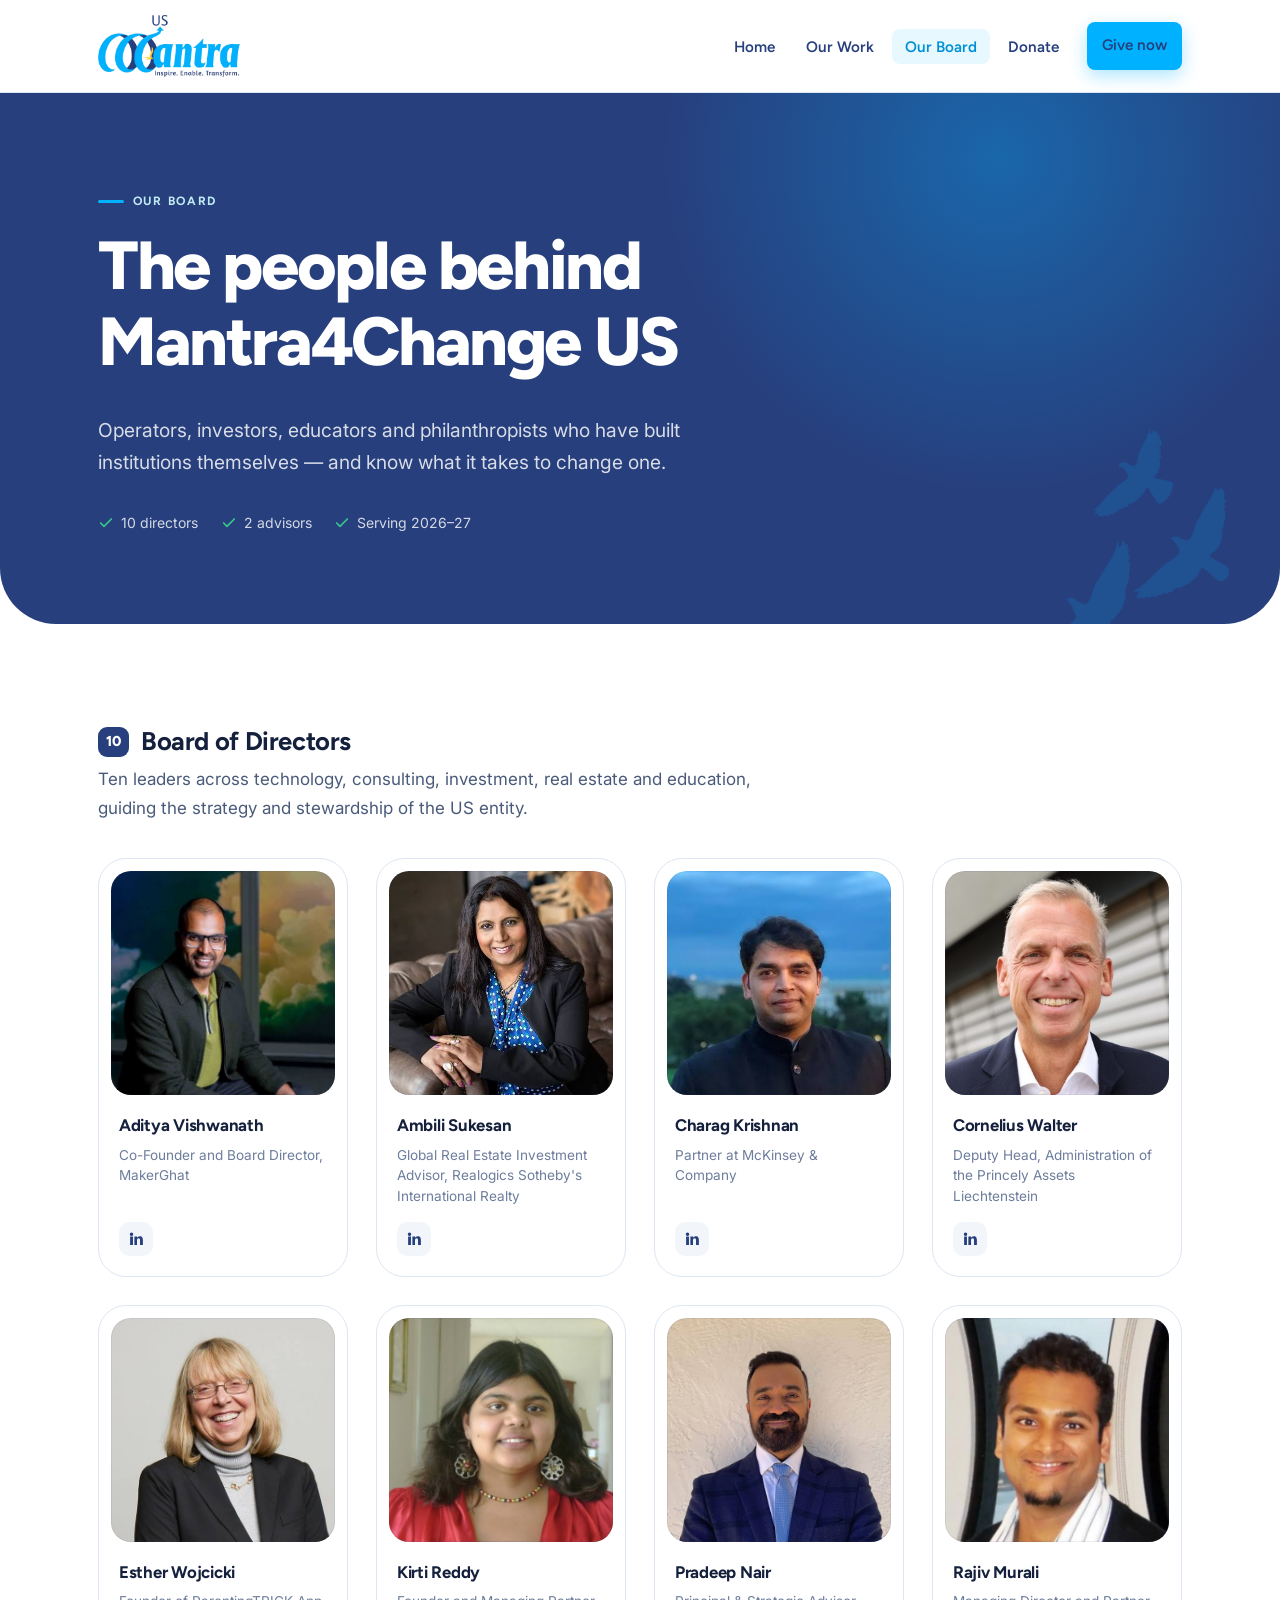
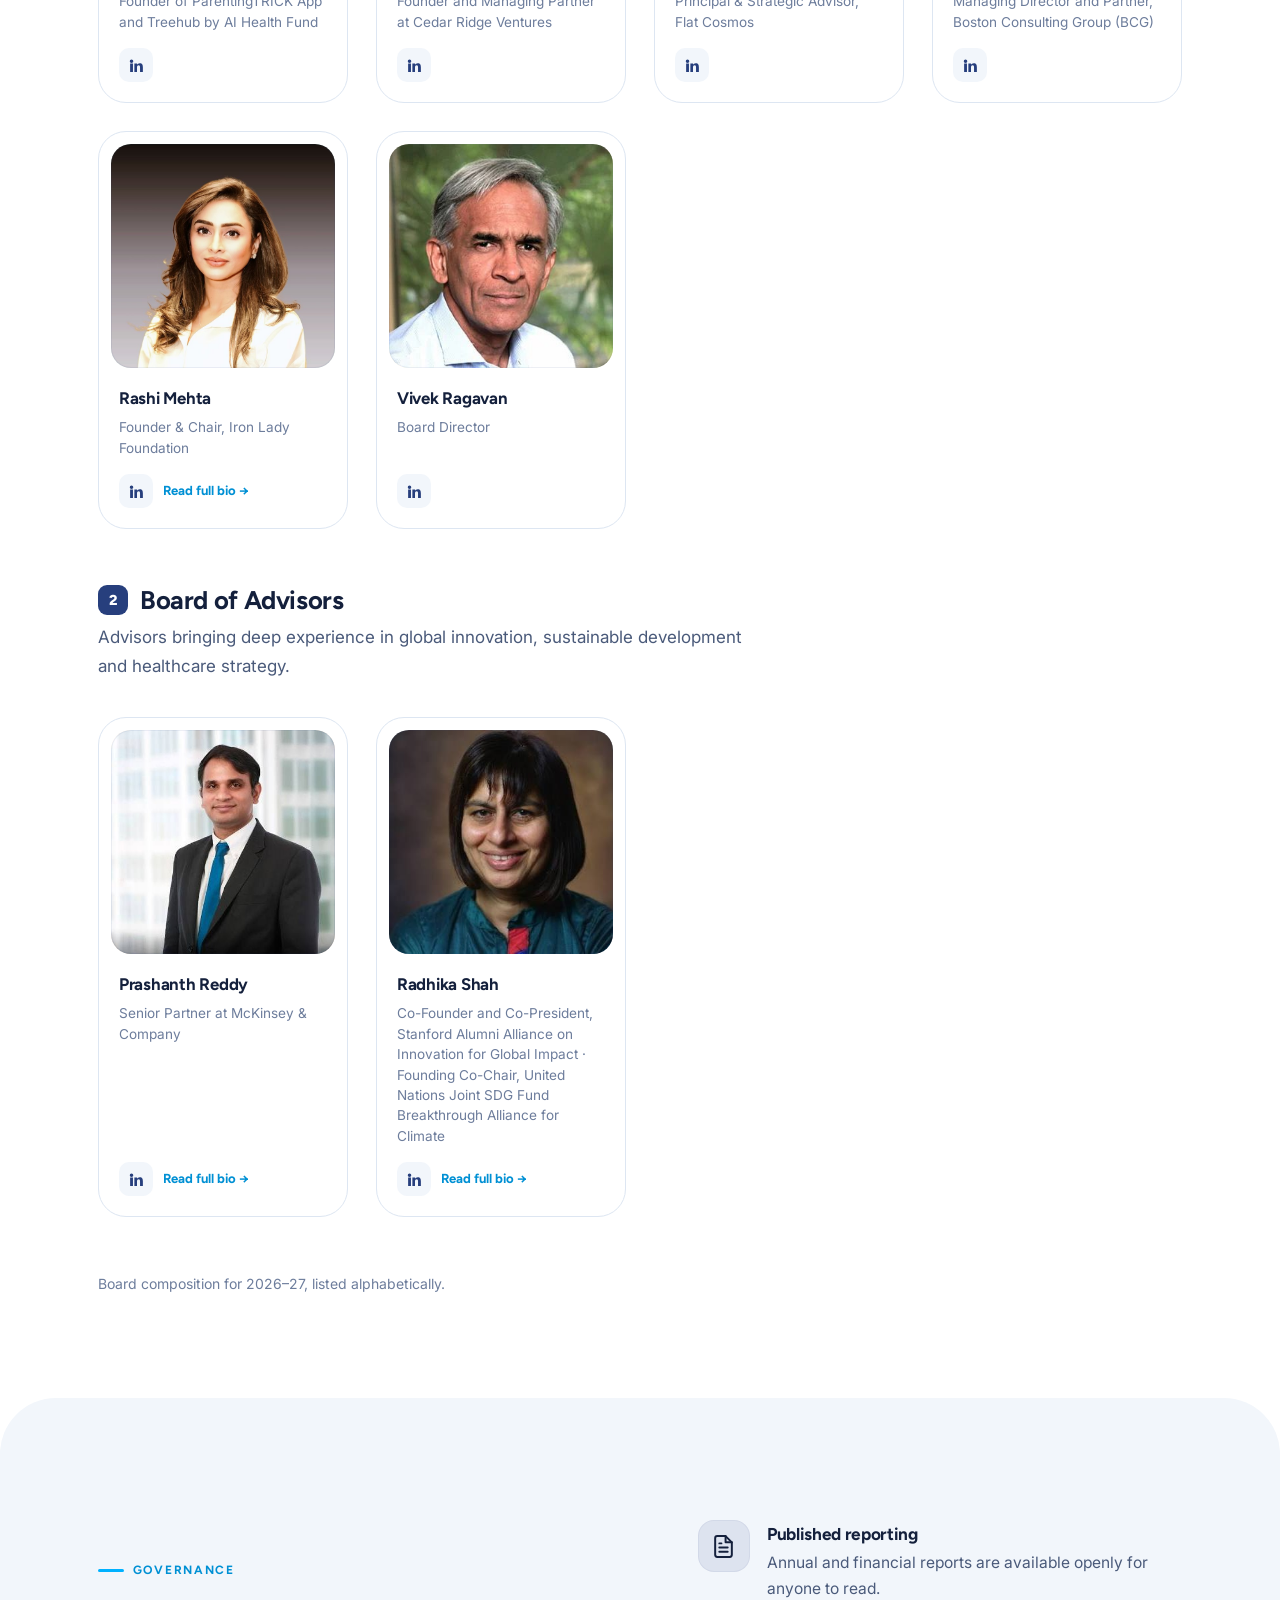
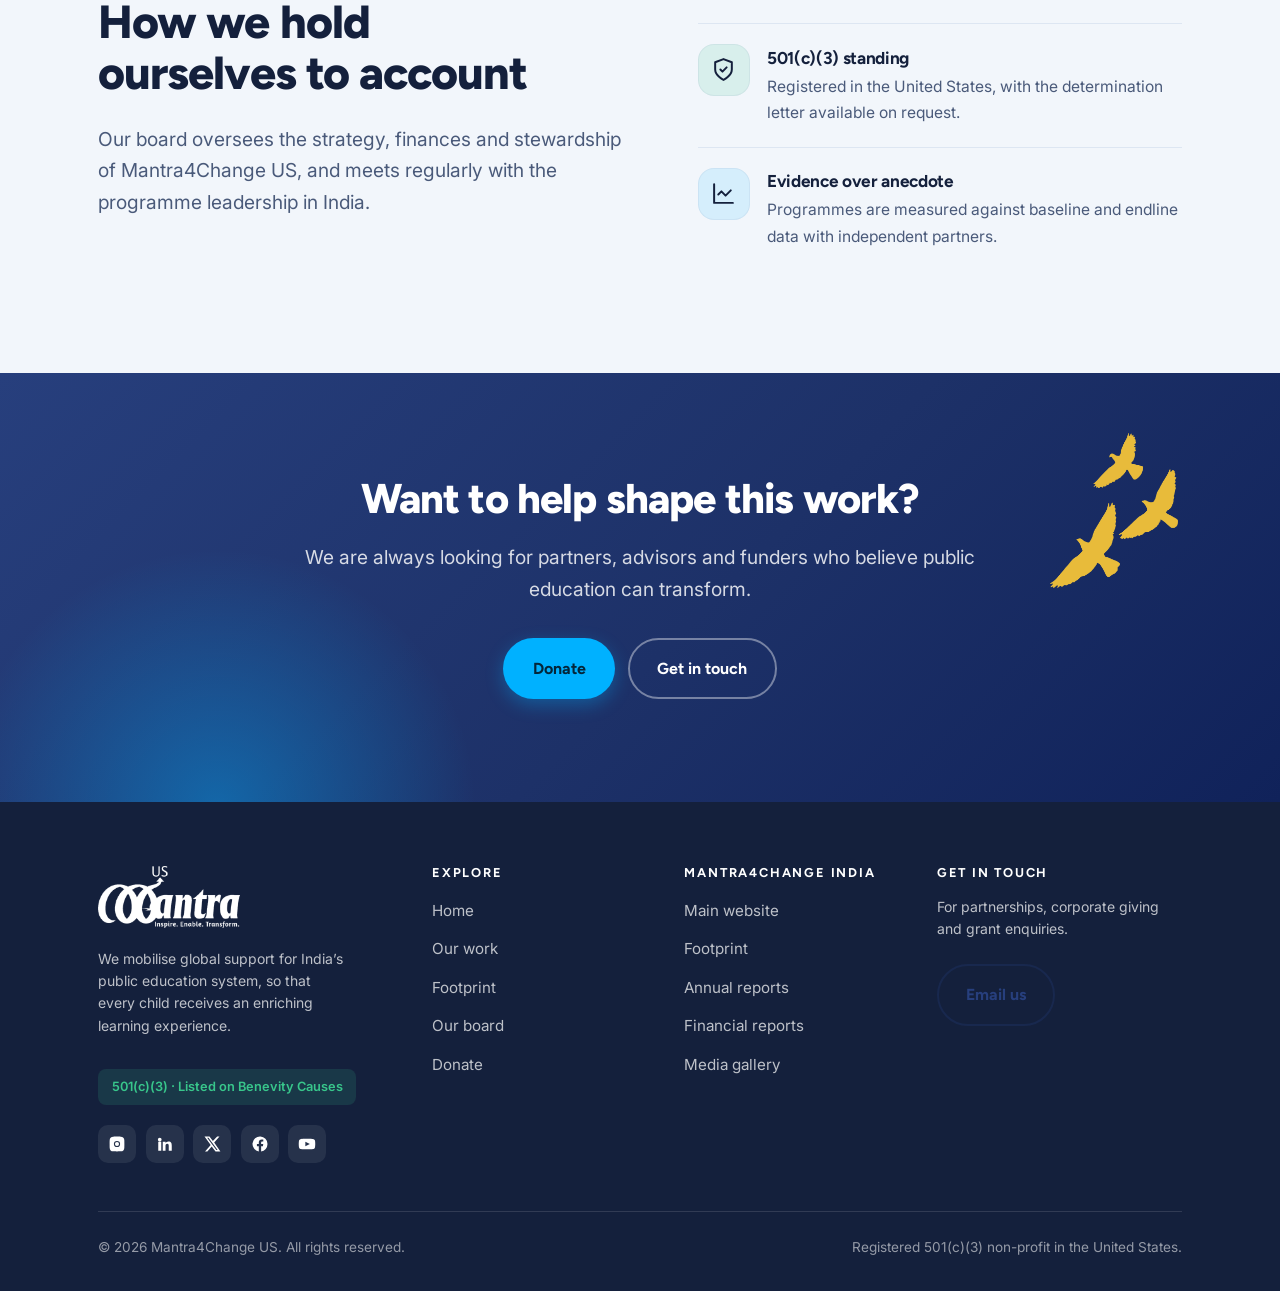
==== board.html @ 70fd28f2 "Add photography and alphabetise board" ====
<!DOCTYPE html>
<html lang="en">
<head>
<meta charset="utf-8">
<meta name="viewport" content="width=device-width, initial-scale=1">
<title>Our Board — Mantra4Change US</title>
<meta name="description" content="The directors and advisors of Mantra4Change US — leaders across technology, consulting, investment and education.">
<link rel="icon" href="assets/img/logo-mark.png">
<meta property="og:title" content="Our Board — Mantra4Change US">
<meta property="og:description" content="The directors and advisors of Mantra4Change US — leaders across technology, consulting, investment and education.">
<meta property="og:image" content="assets/img/logo-full.png">
<meta property="og:type" content="website">
<link rel="preconnect" href="https://fonts.googleapis.com">
<link rel="preconnect" href="https://fonts.gstatic.com" crossorigin>
<link href="https://fonts.googleapis.com/css2?family=Figtree:wght@400;600;700;800&family=Inter:wght@400;500;600&display=swap" rel="stylesheet">
<link rel="stylesheet" href="assets/css/style.css">
</head>
<body>
<a class="skip" href="#main">Skip to content</a>

<header class="site-header">
  <div class="wrap">
    <nav class="nav" aria-label="Main">
      <a class="brand" href="index.html" aria-label="Mantra4Change US, home">
        <img class="brand__logo" src="assets/img/logo-full.png" alt="Mantra4Change US — Inspire. Enable. Transform.">
      </a>
      <button class="nav__toggle" type="button" aria-expanded="false" aria-controls="nav-links" aria-label="Open menu"><span></span></button>
      <ul class="nav__links" id="nav-links">
        <li><a href="index.html">Home</a></li>
        <li><a href="our-work.html">Our Work</a></li>
        <li><a href="board.html" aria-current="page">Our Board</a></li>
        <li><a href="donate.html">Donate</a></li>
        <li><a class="btn btn--primary nav__cta" href="donate.html">Give now</a></li>
      </ul>
    </nav>
  </div>
</header>

<main id="main">

<section class="pagehero on-dark band--curve">
  <img class="birds birds--soft" src="assets/img/birds-blue.png" alt="" style="bottom:-10%;right:4%;width:clamp(120px,16vw,240px)">
  <div class="wrap">
    <p class="eyebrow">Our board</p>
    <h1 class="t-hero">The people behind<br>Mantra4Change US</h1>
    <p class="pagehero__lede">Operators, investors, educators and philanthropists who have built institutions themselves &mdash; and know what it takes to change one.</p>
    <div class="trust" style="margin-top:2rem">
      <span class="trust__item" style="color:rgba(255,255,255,.8)"><svg viewBox="0 0 24 24" fill="none" stroke="currentColor" stroke-width="2.5" stroke-linecap="round" stroke-linejoin="round"><path d="M20 6 9 17l-5-5"/></svg> 10 directors</span>
      <span class="trust__item" style="color:rgba(255,255,255,.8)"><svg viewBox="0 0 24 24" fill="none" stroke="currentColor" stroke-width="2.5" stroke-linecap="round" stroke-linejoin="round"><path d="M20 6 9 17l-5-5"/></svg> 2 advisors</span>
      <span class="trust__item" style="color:rgba(255,255,255,.8)"><svg viewBox="0 0 24 24" fill="none" stroke="currentColor" stroke-width="2.5" stroke-linecap="round" stroke-linejoin="round"><path d="M20 6 9 17l-5-5"/></svg> Serving 2026&ndash;27</span>
    </div>
  </div>
</section>

<section class="band">
  <div class="wrap">
    <div data-board></div>

    <noscript>
      <p class="note">Board listings need JavaScript enabled. You can also view the wider team on the <a href="https://www.mantra4change.org/team/" target="_blank" rel="noopener">Mantra4Change India site</a>.</p>
    </noscript>

    <p class="small" style="color:var(--muted)">Board composition for 2026&ndash;27, listed alphabetically.</p>
  </div>
</section>

<section class="band band--wash band--curve-top">
  <div class="wrap split">
    <div data-reveal>
      <p class="eyebrow">Governance</p>
      <h2 class="t-h2">How we hold ourselves to account</h2>
      <p class="lede">Our board oversees the strategy, finances and stewardship of Mantra4Change US, and meets regularly with the programme leadership in India.</p>
    </div>
    <div data-reveal data-reveal-delay="100">
      <div class="featrow a-navy">
        <span class="ico" aria-hidden="true"><svg viewBox="0 0 24 24" fill="none" stroke="currentColor" stroke-width="1.9" stroke-linecap="round" stroke-linejoin="round"><path d="M14 2H6a2 2 0 0 0-2 2v16a2 2 0 0 0 2 2h12a2 2 0 0 0 2-2V8z"/><path d="M14 2v6h6M16 13H8M16 17H8M10 9H8"/></svg></span>
        <div><h3>Published reporting</h3><p>Annual and financial reports are available openly for anyone to read.</p></div>
      </div>
      <div class="featrow a-green">
        <span class="ico" aria-hidden="true"><svg viewBox="0 0 24 24" fill="none" stroke="currentColor" stroke-width="1.9" stroke-linecap="round" stroke-linejoin="round"><path d="M12 22s8-4 8-10V5l-8-3-8 3v7c0 6 8 10 8 10z"/><path d="m9 12 2 2 4-4"/></svg></span>
        <div><h3>501(c)(3) standing</h3><p>Registered in the United States, with the determination letter available on request.</p></div>
      </div>
      <div class="featrow a-sky">
        <span class="ico" aria-hidden="true"><svg viewBox="0 0 24 24" fill="none" stroke="currentColor" stroke-width="1.9" stroke-linecap="round" stroke-linejoin="round"><path d="M3 3v18h18"/><path d="m19 9-5 5-4-4-3 3"/></svg></span>
        <div><h3>Evidence over anecdote</h3><p>Programmes are measured against baseline and endline data with independent partners.</p></div>
      </div>
    </div>
  </div>
</section>

<section class="band cta on-dark">
  <img class="birds birds--float" src="assets/img/birds-yellow.png" alt="" style="top:14%;right:8%;width:clamp(80px,10vw,140px)">
  <div class="wrap center">
    <h2 class="cta__title center" data-reveal>Want to help shape this work?</h2>
    <p class="lede center measure mt-0" data-reveal>We are always looking for partners, advisors and funders who believe public education can transform.</p>
    <div class="btn-row mt-2" style="justify-content:center" data-reveal>
      <a class="btn btn--primary" href="donate.html">Donate</a>
      <a class="btn btn--ghost" href="mailto:info@mantra4changeus.org">Get in touch</a>
    </div>
  </div>
</section>

</main>

<div class="modal" id="bio-modal" role="dialog" aria-modal="true" aria-labelledby="bio-name" hidden>
  <div class="modal__box">
    <button class="modal__close" type="button" aria-label="Close">&times;</button>
    <div class="biohead">
      <div class="biohead__frame" id="bio-frame"></div>
      <div>
        <h2 class="t-h3" id="bio-name" style="margin-bottom:.35rem"></h2>
        <p class="small" style="color:var(--muted);margin:0" id="bio-role"></p>
      </div>
    </div>
    <div id="bio-text" class="stack"></div>
    <a class="btn btn--ghost" id="bio-link" href="#" target="_blank" rel="noopener" style="margin-top:1.75rem">View LinkedIn profile</a>
  </div>
</div>

<footer class="site-footer">
  <div class="wrap">
    <div class="footer__top">
      <div>
        <img class="brand__logo" src="assets/img/logo-full.png" alt="Mantra4Change US" style="margin-bottom:1.25rem;filter:brightness(0) invert(1)">
        <p class="small">We mobilise global support for India&rsquo;s public education system, so that every child receives an enriching learning experience.</p>
        <span class="badge501">501(c)(3) &middot; Listed on Benevity Causes</span>
        <div class="social">
          <a href="https://www.instagram.com/mantra4changeus/" target="_blank" rel="noopener" aria-label="Instagram"><svg viewBox="0 0 24 24" fill="currentColor"><path d="M12 2.16c3.2 0 3.58.01 4.85.07 3.25.15 4.77 1.69 4.92 4.92.06 1.27.07 1.65.07 4.85s-.01 3.58-.07 4.85c-.15 3.23-1.66 4.77-4.92 4.92-1.27.06-1.65.07-4.85.07s-3.58-.01-4.85-.07c-3.26-.15-4.77-1.7-4.92-4.92-.06-1.27-.07-1.65-.07-4.85s.01-3.58.07-4.85C2.38 3.92 3.89 2.38 7.15 2.23 8.42 2.17 8.8 2.16 12 2.16zm0 5.68a4.16 4.16 0 1 0 0 8.32 4.16 4.16 0 0 0 0-8.32zm0 6.86a2.7 2.7 0 1 1 0-5.4 2.7 2.7 0 0 1 0 5.4zm5.34-7.03a.97.97 0 1 1-1.94 0 .97.97 0 0 1 1.94 0z"/></svg></a>
          <a href="https://www.linkedin.com/company/mantra4change-us/" target="_blank" rel="noopener" aria-label="LinkedIn"><svg viewBox="0 0 24 24" fill="currentColor"><path d="M4.98 3.5a2.5 2.5 0 1 1 0 5 2.5 2.5 0 0 1 0-5zM3 9h4v12H3zM9 9h3.8v1.7h.05c.53-1 1.83-2.05 3.77-2.05C20.4 8.65 21 11.1 21 14.3V21h-4v-6c0-1.43-.03-3.27-2-3.27-2 0-2.3 1.56-2.3 3.17V21H9z"/></svg></a>
          <a href="https://twitter.com/m4c_us" target="_blank" rel="noopener" aria-label="X"><svg viewBox="0 0 24 24" fill="currentColor"><path d="M18.9 2H22l-7.1 8.1L23.2 22h-6.5l-5.1-6.7L5.8 22H2.7l7.6-8.7L2 2h6.6l4.6 6.1zm-1.1 18h1.7L7.3 3.8H5.5z"/></svg></a>
          <a href="https://www.facebook.com/mantra4changeus" target="_blank" rel="noopener" aria-label="Facebook"><svg viewBox="0 0 24 24" fill="currentColor"><path d="M22 12a10 10 0 1 0-11.6 9.9v-7H7.9V12h2.5V9.8c0-2.5 1.5-3.9 3.8-3.9 1.1 0 2.2.2 2.2.2v2.5h-1.3c-1.2 0-1.6.8-1.6 1.6V12h2.8l-.4 2.9h-2.4v7A10 10 0 0 0 22 12z"/></svg></a>
          <a href="https://www.youtube.com/@Mantra4Change" target="_blank" rel="noopener" aria-label="YouTube"><svg viewBox="0 0 24 24" fill="currentColor"><path d="M23 12s0-3.2-.4-4.7a2.5 2.5 0 0 0-1.8-1.8C19.3 5 12 5 12 5s-7.3 0-8.8.5A2.5 2.5 0 0 0 1.4 7.3C1 8.8 1 12 1 12s0 3.2.4 4.7a2.5 2.5 0 0 0 1.8 1.8C4.7 19 12 19 12 19s7.3 0 8.8-.5a2.5 2.5 0 0 0 1.8-1.8C23 15.2 23 12 23 12zM9.8 15.1V8.9l6 3.1z"/></svg></a>
        </div>
      </div>
      <div>
        <h2 class="footer__h">Explore</h2>
        <ul class="footer__list">
          <li><a href="index.html">Home</a></li>
          <li><a href="our-work.html">Our work</a></li>
          <li><a href="our-work.html#footprint">Footprint</a></li>
          <li><a href="board.html">Our board</a></li>
          <li><a href="donate.html">Donate</a></li>
        </ul>
      </div>
      <div>
        <h2 class="footer__h">Mantra4Change India</h2>
        <ul class="footer__list">
          <li><a href="https://www.mantra4change.org/" target="_blank" rel="noopener">Main website</a></li>
          <li><a href="https://www.mantra4change.org/footprint/" target="_blank" rel="noopener">Footprint</a></li>
          <li><a href="https://www.mantra4change.org/annual-report/" target="_blank" rel="noopener">Annual reports</a></li>
          <li><a href="https://www.mantra4change.org/financial-report/" target="_blank" rel="noopener">Financial reports</a></li>
          <li><a href="https://www.mantra4change.org/media-gallery/" target="_blank" rel="noopener">Media gallery</a></li>
        </ul>
      </div>
      <div>
        <h2 class="footer__h">Get in touch</h2>
        <p class="small">For partnerships, corporate giving and grant enquiries.</p>
        <a class="btn btn--ghost" href="mailto:info@mantra4changeus.org" style="margin-top:.5rem">Email us</a>
      </div>
    </div>
    <div class="footer__bar">
      <span>&copy; <span data-year>2026</span> Mantra4Change US. All rights reserved.</span>
      <span>Registered 501(c)(3) non-profit in the United States.</span>
    </div>
  </div>
</footer>

<script src="assets/js/data.js"></script>
<script src="assets/js/site.js"></script>
</body>
</html>
---- assets/css/style.css ----
/* ==========================================================================
   Mantra4Change US — design system
   Palette is taken verbatim from the Mantra4Change brandbook.
   Primary blues appear on every page; secondaries are accents only.
   ========================================================================== */

:root {
  /* Brand — primary */
  --navy:       #273f7d;
  --sky:        #00b1ff;

  /* Brand — secondary */
  --green:      #38c68b;
  --amber:      #ffcb37;
  --orange:     #f59a3d;
  --mist:       #c1ebf4;
  --steel:      #95b3d7;

  /* Derived neutrals (blue-tinted, never grey) */
  --ink:        #14203c;
  --navy-deep:  #1b2c58;
  --sky-deep:   #0090d4;
  --body:       #4a5a7a;
  --muted:      #6d7d9c;
  --line:       #dde6f2;
  --wash:       #f2f6fb;
  --wash-2:     #e7eefa;
  --paper:      #ffffff;

  /* Type */
  --display: "Figtree", ui-sans-serif, system-ui, sans-serif;
  --text:    "Inter", ui-sans-serif, system-ui, sans-serif;

  /* Space + shape */
  --gutter: clamp(1.25rem, 4vw, 3rem);
  --maxw:   1180px;
  --r-sm:   10px;
  --r:      18px;
  --r-lg:   28px;
  --shadow:    0 1px 2px rgba(39,63,125,.04), 0 4px 10px rgba(39,63,125,.05), 0 12px 28px rgba(39,63,125,.06);
  --shadow-lg: 0 2px 4px rgba(39,63,125,.04), 0 10px 24px rgba(39,63,125,.08), 0 30px 64px rgba(39,63,125,.12);
  --shadow-xl: 0 4px 8px rgba(39,63,125,.05), 0 18px 40px rgba(39,63,125,.10), 0 48px 100px rgba(39,63,125,.16);
  --ring:   0 0 0 3px rgba(0,177,255,.35);
}

/* ---------- reset ---------- */
*, *::before, *::after { box-sizing: border-box; }
html { -webkit-text-size-adjust: 100%; scroll-behavior: smooth; scroll-padding-top: 108px; }
body {
  margin: 0;
  font-family: var(--text);
  font-size: 1.0625rem;
  line-height: 1.7;
  color: var(--body);
  background: var(--paper);
  -webkit-font-smoothing: antialiased;
}
img, svg { display: block; max-width: 100%; }
a { color: var(--navy); text-decoration-color: rgba(39,63,125,.3); text-underline-offset: 3px; }
a:hover { text-decoration-color: currentColor; }
button { font: inherit; }
:focus-visible { outline: none; box-shadow: var(--ring); border-radius: 6px; }

h1, h2, h3, h4 {
  font-family: var(--display);
  color: var(--ink);
  line-height: 1.12;
  letter-spacing: -0.02em;
  margin: 0 0 .5em;
  text-wrap: balance;
}
p { margin: 0 0 1.1em; text-wrap: pretty; }
p:last-child { margin-bottom: 0; }

/* ---------- type scale ---------- */
.t-hero  { font-size: clamp(2.5rem, 5.6vw, 4.25rem); font-weight: 800; letter-spacing: -0.035em; }
.t-h2    { font-size: clamp(2rem, 3.8vw, 2.9rem);    font-weight: 800; }
.t-h3    { font-size: clamp(1.3rem, 2vw, 1.6rem);    font-weight: 700; letter-spacing: -0.015em; }
.t-h4    { font-size: 1.0625rem; font-weight: 700; letter-spacing: -0.005em; }
.lede    { font-size: clamp(1.075rem, 1.5vw, 1.25rem); line-height: 1.65; color: var(--body); }
.small   { font-size: .875rem; line-height: 1.6; }
.tnum    { font-variant-numeric: tabular-nums; }

/* Eyebrow: a section label, always tied to a real section name */
.eyebrow {
  display: inline-flex; align-items: center; gap: .55rem;
  font-family: var(--display);
  font-size: .75rem; font-weight: 700;
  letter-spacing: .14em; text-transform: uppercase;
  color: var(--sky-deep);
  margin: 0 0 1rem;
}
.eyebrow::before {
  content: ""; width: 26px; height: 3px; border-radius: 2px;
  background: var(--sky); flex: none;
}
.on-dark .eyebrow { color: var(--mist); }
.on-dark .eyebrow::before { background: var(--sky); }

/* ---------- layout ---------- */
.wrap { width: 100%; max-width: var(--maxw); margin-inline: auto; padding-inline: var(--gutter); }
.band { padding-block: clamp(4rem, 8vw, 7rem); }
.band--tight { padding-block: clamp(3rem, 5vw, 4.5rem); }
.band--wash { background: var(--wash); }
.band--navy { background: var(--navy); }
.band--ink  { background: var(--ink); }

.on-dark, .on-dark p, .on-dark li { color: rgba(255,255,255,.82); }
.on-dark h1, .on-dark h2, .on-dark h3, .on-dark h4 { color: #fff; }

.stack > * + * { margin-top: 1.1em; }
.measure { max-width: 62ch; }
.center { text-align: center; margin-inline: auto; }

.grid { display: grid; gap: clamp(1rem, 2.2vw, 1.75rem); }
.grid-2 { grid-template-columns: repeat(2, minmax(0,1fr)); }
.grid-3 { grid-template-columns: repeat(3, minmax(0,1fr)); }
.grid-4 { grid-template-columns: repeat(4, minmax(0,1fr)); }
@media (max-width: 900px) { .grid-3, .grid-4 { grid-template-columns: repeat(2, minmax(0,1fr)); } }
@media (max-width: 600px) { .grid-2, .grid-3, .grid-4 { grid-template-columns: 1fr; } }

.split {
  display: grid; gap: clamp(2rem, 5vw, 4.5rem);
  grid-template-columns: 1.05fr .95fr; align-items: center;
}
@media (max-width: 900px) { .split { grid-template-columns: 1fr; } }

/* ---------- buttons ---------- */
.btn {
  display: inline-flex; align-items: center; justify-content: center; gap: .5rem;
  font-family: var(--display); font-weight: 700; font-size: 1rem;
  padding: .95rem 1.7rem; border-radius: 100px;
  border: 2px solid transparent; cursor: pointer;
  text-decoration: none; white-space: nowrap;
  transition: transform .18s ease, box-shadow .18s ease, background-color .18s ease, color .18s ease, border-color .18s ease;
}
.btn:hover { transform: translateY(-2px); }
.btn--primary { background: var(--sky); color: #04263a; box-shadow: 0 6px 18px rgba(0,177,255,.32); }
.btn--primary:hover { background: #24bcff; box-shadow: 0 10px 26px rgba(0,177,255,.42); }
.btn--navy { background: var(--navy); color: #fff; box-shadow: 0 6px 18px rgba(39,63,125,.28); }
.btn--navy:hover { background: var(--navy-deep); }
.btn--ghost { background: transparent; color: var(--navy); border-color: rgba(39,63,125,.28); }
.btn--ghost:hover { border-color: var(--navy); background: rgba(39,63,125,.05); }
.on-dark .btn--ghost { color: #fff; border-color: rgba(255,255,255,.4); }
.on-dark .btn--ghost:hover { border-color: #fff; background: rgba(255,255,255,.1); }
.btn-row { display: flex; flex-wrap: wrap; gap: .85rem; }

/* ---------- header ---------- */
.site-header {
  position: sticky; top: 0; z-index: 60;
  background: rgba(255,255,255,.92);
  backdrop-filter: saturate(180%) blur(14px);
  border-bottom: 1px solid var(--line);
}
.nav { display: flex; align-items: center; gap: 1.5rem; height: 92px; }
.brand { display: flex; align-items: center; gap: .7rem; text-decoration: none; margin-right: auto; }
.brand__mark { width: 40px; height: 40px; flex: none; border-radius: 10px; }
.brand__name {
  font-family: var(--display); font-weight: 800; font-size: 1.0625rem;
  color: var(--ink); letter-spacing: -.02em; line-height: 1.15;
}
.brand__name span { display: block; font-size: .68rem; font-weight: 700; letter-spacing: .16em; color: var(--sky-deep); }

.nav__links { display: flex; align-items: center; gap: .35rem; list-style: none; margin: 0; padding: 0; }
.nav__links a {
  font-family: var(--display); font-weight: 600; font-size: .95rem;
  color: var(--navy); text-decoration: none;
  padding: .55rem .8rem; border-radius: 8px;
  transition: background-color .15s ease, color .15s ease;
}
.nav__links a:hover { background: var(--wash-2); }
.nav__links a[aria-current="page"] { color: var(--sky-deep); background: rgba(0,177,255,.09); }
.nav__cta { margin-left: .6rem; padding: .65rem 1.35rem; font-size: .95rem; }

.nav__toggle {
  display: none; width: 44px; height: 44px; border: 1px solid var(--line);
  background: #fff; border-radius: 10px; cursor: pointer; padding: 0;
  align-items: center; justify-content: center;
}
.nav__toggle span, .nav__toggle span::before, .nav__toggle span::after {
  content: ""; display: block; width: 20px; height: 2px; border-radius: 2px;
  background: var(--navy); transition: transform .22s ease, opacity .18s ease;
}
.nav__toggle span::before { position: relative; top: -6px; }
.nav__toggle span::after  { position: relative; top: 4px; }
.nav__toggle[aria-expanded="true"] span { background: transparent; }
.nav__toggle[aria-expanded="true"] span::before { transform: translateY(6px) rotate(45deg); }
.nav__toggle[aria-expanded="true"] span::after  { transform: translateY(-4px) rotate(-45deg); }

@media (max-width: 940px) {
  .nav__toggle { display: inline-flex; }
  .nav__links {
    position: fixed; inset: 92px 0 auto 0;
    flex-direction: column; align-items: stretch; gap: .15rem;
    background: #fff; border-bottom: 1px solid var(--line);
    padding: 1rem var(--gutter) 1.5rem;
    box-shadow: var(--shadow-lg);
    transform: translateY(-8px); opacity: 0; pointer-events: none;
    transition: opacity .2s ease, transform .2s ease;
  }
  .nav__links[data-open="true"] { transform: none; opacity: 1; pointer-events: auto; }
  .nav__links a { padding: .8rem .6rem; font-size: 1.05rem; }
  .nav__cta { margin: .6rem 0 0; }
}

/* ---------- hero ---------- */
.hero { position: relative; overflow: hidden; background: var(--paper); }
.hero::before {
  content: ""; position: absolute; inset: -30% -10% auto -25%; height: 130%;
  background:
    radial-gradient(46% 42% at 22% 18%, rgba(0,177,255,.14), transparent 68%),
    radial-gradient(38% 40% at 78% 8%,  rgba(56,198,139,.11), transparent 66%),
    radial-gradient(50% 50% at 62% 92%, rgba(193,235,244,.4), transparent 70%);
  pointer-events: none;
}
.hero .wrap { position: relative; }
.hero__inner { padding-block: clamp(3rem, 6vw, 5.5rem); }
.hero__title { margin-bottom: .55em; }
.hero__title em { font-style: normal; color: var(--sky-deep); }
.hero__lede { max-width: 34ch; margin-bottom: 2rem; }

/* subhero strip of quick facts */
.factstrip {
  display: flex; flex-wrap: wrap; gap: 0;
  border-top: 1px solid var(--line);
  margin-top: clamp(2.5rem, 5vw, 4rem);
}
.factstrip__item { flex: 1 1 190px; padding: 1.5rem 1.5rem 1.5rem 0; }
.factstrip__item + .factstrip__item { border-left: 1px solid var(--line); padding-left: 1.5rem; }
.factstrip__n {
  font-family: var(--display); font-size: clamp(1.9rem, 3vw, 2.5rem);
  font-weight: 800; color: var(--navy); letter-spacing: -.03em; line-height: 1;
}
.factstrip__l { font-size: .875rem; color: var(--muted); margin-top: .45rem; }
@media (max-width: 620px) {
  .factstrip__item, .factstrip__item + .factstrip__item { padding: 1.1rem 0; border-left: 0; }
  .factstrip__item + .factstrip__item { border-top: 1px solid var(--line); }
}

/* page hero for interior pages */
.pagehero { background: var(--navy); position: relative; overflow: hidden; }
.pagehero::after {
  content: ""; position: absolute; right: -8%; top: -60%; width: 60%; aspect-ratio: 1;
  background: radial-gradient(circle, rgba(0,177,255,.35), transparent 62%);
  pointer-events: none;
}
.pagehero .wrap { position: relative; padding-block: clamp(3.5rem, 7vw, 6rem); }
.pagehero__lede { max-width: 56ch; font-size: clamp(1.075rem, 1.5vw, 1.25rem); }

/* ---------- cards ---------- */
.card {
  background: var(--paper); border: 1px solid var(--line);
  border-radius: var(--r); padding: clamp(1.5rem, 2.4vw, 2rem);
  font-size: 1rem;                 /* set here, not on `.card p`, so `.small` can still win */
  text-decoration: none;           /* cards are sometimes anchors */
  transition: transform .22s ease, box-shadow .22s ease, border-color .22s ease;
}
.card--lift:hover { transform: translateY(-5px); box-shadow: var(--shadow-lg); border-color: transparent; }
.card__icon {
  width: 46px; height: 46px; border-radius: 13px; margin-bottom: 1.1rem;
  display: grid; place-items: center;
  background: var(--wash-2); color: var(--navy);
}
.card__icon svg { width: 23px; height: 23px; }
.card p { color: var(--body); }

/* accent variants — secondary colours used as accents only */
.a-sky    { --accent: var(--sky);    --accent-soft: rgba(0,177,255,.12); }
.a-green  { --accent: var(--green);  --accent-soft: rgba(56,198,139,.14); }
.a-amber  { --accent: var(--amber);  --accent-soft: rgba(255,203,55,.18); }
.a-orange { --accent: var(--orange); --accent-soft: rgba(245,154,61,.15); }
.a-navy   { --accent: var(--navy);   --accent-soft: rgba(39,63,125,.10); }
.a-steel  { --accent: var(--steel);  --accent-soft: rgba(149,179,215,.20); }
.card--accent { border-top: 4px solid var(--accent, var(--sky)); }
.card--accent .card__icon { background: var(--accent-soft, var(--wash-2)); color: var(--ink); }

/* ---------- challenge stats ---------- */
.stat {
  background: var(--paper); border: 1px solid var(--line); border-radius: var(--r);
  padding: clamp(1.5rem, 2.4vw, 2rem); position: relative; overflow: hidden;
}
.stat::before {
  content: ""; position: absolute; inset: auto auto 0 0; width: 100%; height: 4px;
  background: var(--accent, var(--sky));
}
.stat__n {
  font-family: var(--display); font-weight: 800; letter-spacing: -.035em;
  font-size: clamp(2.4rem, 4.6vw, 3.4rem); line-height: 1; color: var(--ink);
}
.stat__l { font-family: var(--display); font-weight: 700; color: var(--navy); margin-top: .5rem; }
.stat__src { font-size: .8125rem; color: var(--muted); margin-top: .5rem; }

/* compact metric tiles (impact rows) */
.metric { text-align: center; padding: 1.25rem .75rem; }
.metric__n {
  font-family: var(--display); font-weight: 800; letter-spacing: -.035em;
  font-size: clamp(2.1rem, 3.6vw, 3rem); line-height: 1; color: var(--sky);
}
.on-light .metric__n { color: var(--navy); }
.metric__l { font-size: .9rem; margin-top: .5rem; color: inherit; opacity: .82; }

/* ---------- the Inspire / Enable / Transform ladder ---------- */
/* A real sequence, so the numbering carries meaning. */
.ladder { display: grid; gap: 0; counter-reset: step; }
.ladder__step {
  display: grid; grid-template-columns: auto 1fr; gap: clamp(1rem, 2.5vw, 2rem);
  padding: clamp(1.5rem, 3vw, 2.25rem) 0;
  border-top: 1px solid var(--line);
}
.ladder__step:last-child { border-bottom: 1px solid var(--line); }
.ladder__mark {
  font-family: var(--display); font-weight: 800; font-size: clamp(1.5rem, 3vw, 2.1rem);
  letter-spacing: -.03em; color: var(--accent, var(--sky));
  min-width: clamp(6.5rem, 14vw, 10rem); line-height: 1.15;
}
.ladder__mark small {
  display: block; font-size: .7rem; letter-spacing: .14em;
  text-transform: uppercase; color: var(--muted); margin-top: .3rem; font-weight: 700;
}
@media (max-width: 620px) { .ladder__step { grid-template-columns: 1fr; gap: .5rem; } }

/* ---------- footprint map ---------- */
.mapblock { display: grid; grid-template-columns: 1.15fr .85fr; gap: clamp(1.5rem, 4vw, 3.5rem); align-items: center; }
@media (max-width: 900px) { .mapblock { grid-template-columns: 1fr; } }

.map { width: 100%; max-width: 460px; margin-inline: auto; height: auto; overflow: visible; }
.map__state {
  fill: var(--wash-2); stroke: #fff; stroke-width: 1.6;
  transition: opacity .2s ease, stroke-width .2s ease;
}
/* Active states get their brand colour inline from JS, so selection is shown by
   receding the others rather than recolouring — each state keeps its identity. */
.map__state--active { cursor: pointer; }
.map__state--active:hover { opacity: .82; }
.map--haspick .map__state--active { opacity: .32; }
.map--haspick .map__state--active[data-selected="true"] { opacity: 1; }
.map__state[data-selected="true"] { stroke: var(--ink); stroke-width: 3; }
.map__state--active:focus-visible { outline: none; stroke: var(--ink); stroke-width: 3; }
.on-dark .map__state { fill: rgba(255,255,255,.09); stroke: var(--navy); }

/* load-in animation for the hero map */
.map--animate .map__state--active { opacity: 0; animation: popin .5s cubic-bezier(.22,1,.36,1) forwards; }
@keyframes popin { to { opacity: 1; } }

.mapinfo { min-height: 250px; }
.mapinfo__hint { color: var(--muted); font-size: .95rem; }
.mapinfo__name { font-family: var(--display); font-weight: 800; font-size: clamp(1.6rem,2.6vw,2.1rem); color: var(--ink); letter-spacing: -.03em; margin-bottom: 1rem; }
.mapinfo__nums { display: flex; flex-wrap: wrap; gap: 1.75rem; margin-bottom: 1.1rem; }
.mapinfo__num b { display: block; font-family: var(--display); font-weight: 800; font-size: 1.65rem; color: var(--sky-deep); letter-spacing: -.03em; line-height: 1.1; }
.mapinfo__num span { font-size: .8rem; color: var(--muted); }
.mapinfo__note { border-left: 3px solid var(--green); padding-left: 1rem; font-size: .975rem; }

.statepills { display: flex; flex-wrap: wrap; gap: .5rem; margin-top: 1.5rem; }
.statepill {
  font-family: var(--display); font-weight: 600; font-size: .85rem;
  padding: .45rem .95rem; border-radius: 100px; cursor: pointer;
  border: 1px solid var(--line); background: #fff; color: var(--navy);
  transition: background-color .15s ease, color .15s ease, border-color .15s ease;
}
.statepill:hover { border-color: var(--sky); }
.statepill[aria-pressed="true"] { background: var(--navy); border-color: var(--navy); color: #fff; }

/* ---------- accordion (FAQ) ---------- */
.faq { border-top: 1px solid var(--line); }
.faq__item { border-bottom: 1px solid var(--line); }
.faq__q {
  width: 100%; display: flex; align-items: flex-start; justify-content: space-between; gap: 1.5rem;
  background: none; border: 0; cursor: pointer; text-align: left;
  padding: 1.35rem 0; color: var(--ink);
  font-family: var(--display); font-weight: 700; font-size: 1.075rem; letter-spacing: -.01em;
}
.faq__q:hover { color: var(--sky-deep); }
.faq__sign { flex: none; width: 26px; height: 26px; position: relative; margin-top: 2px; }
.faq__sign::before, .faq__sign::after {
  content: ""; position: absolute; inset: 50% auto auto 50%; translate: -50% -50%;
  background: var(--sky-deep); border-radius: 2px; transition: transform .25s ease, opacity .2s ease;
}
.faq__sign::before { width: 14px; height: 2px; }
.faq__sign::after  { width: 2px; height: 14px; }
.faq__q[aria-expanded="true"] .faq__sign::after { transform: rotate(90deg); opacity: 0; }
.faq__a { overflow: hidden; height: 0; transition: height .28s ease; }
.faq__a > div { padding: 0 3rem 1.5rem 0; color: var(--body); }

/* ---------- tabs (board page) ---------- */
.tabs { display: flex; flex-wrap: wrap; gap: .4rem; padding: .35rem; background: var(--wash); border-radius: 100px; width: fit-content; margin-inline: auto; }
.tab {
  font-family: var(--display); font-weight: 700; font-size: .95rem;
  padding: .7rem 1.4rem; border-radius: 100px; border: 0; cursor: pointer;
  background: transparent; color: var(--navy);
  transition: background-color .18s ease, color .18s ease, box-shadow .18s ease;
}
.tab:hover { color: var(--sky-deep); }
.tab[aria-selected="true"] { background: #fff; color: var(--ink); box-shadow: var(--shadow); }
.tabpanel[hidden] { display: none; }

/* ---------- people ---------- */
.person {
  background: #fff; border: 1px solid var(--line); border-radius: var(--r);
  padding: 1.5rem; text-align: center;
  transition: transform .22s ease, box-shadow .22s ease;
}
.person--clickable { cursor: pointer; }
.person--clickable:hover { transform: translateY(-4px); box-shadow: var(--shadow-lg); }
.person__avatar {
  width: 86px; height: 86px; margin: 0 auto 1.1rem; border-radius: 50%;
  display: grid; place-items: center;
  font-family: var(--display); font-weight: 800; font-size: 1.5rem; letter-spacing: -.02em;
  color: var(--navy); background: var(--accent-soft, var(--wash-2));
  border: 2px solid var(--accent, var(--steel));
}
.person__name { font-family: var(--display); font-weight: 700; font-size: 1.075rem; color: var(--ink); margin-bottom: .3rem; }
.person__role { font-size: .875rem; color: var(--muted); line-height: 1.55; }
.person__links { display: flex; gap: .5rem; justify-content: center; margin-top: .9rem; }
.person__links a { display: grid; place-items: center; width: 32px; height: 32px; border-radius: 8px; background: var(--wash); color: var(--navy); }
.person__links a:hover { background: var(--navy); color: #fff; }
.person__links svg { width: 16px; height: 16px; }
.person__more { margin-top: .8rem; font-family: var(--display); font-weight: 700; font-size: .8125rem; color: var(--sky-deep); }

/* ---------- modal ---------- */
.modal[hidden] { display: none; }
.modal {
  position: fixed; inset: 0; z-index: 100;
  display: grid; place-items: center; padding: var(--gutter);
  background: rgba(20,32,60,.55); backdrop-filter: blur(4px);
}
.modal__box {
  background: #fff; border-radius: var(--r-lg); max-width: 620px; width: 100%;
  max-height: 85vh; overflow-y: auto; padding: clamp(1.75rem, 4vw, 2.75rem);
  box-shadow: var(--shadow-lg); position: relative;
}
.modal__close {
  position: absolute; top: 1rem; right: 1rem; width: 40px; height: 40px;
  border: 1px solid var(--line); background: #fff; border-radius: 50%; cursor: pointer;
  display: grid; place-items: center; color: var(--navy); font-size: 1.25rem; line-height: 1;
}
.modal__close:hover { background: var(--wash); }

/* ---------- programme list ---------- */
.prog {
  display: grid; grid-template-columns: auto 1fr auto; align-items: center; gap: 1.25rem;
  padding: 1.4rem 1.5rem; border: 1px solid var(--line); border-radius: var(--r);
  background: #fff; text-decoration: none;
  transition: transform .2s ease, box-shadow .2s ease, border-color .2s ease;
}
.prog:hover { transform: translateY(-3px); box-shadow: var(--shadow); border-color: var(--sky); }
.prog__tag {
  font-family: var(--display); font-weight: 800; font-size: .8rem; letter-spacing: .06em;
  padding: .5rem .75rem; border-radius: 8px; min-width: 62px; text-align: center;
  background: var(--accent-soft, var(--wash-2)); color: var(--ink);
}
.prog__name { font-family: var(--display); font-weight: 700; color: var(--ink); font-size: 1.05rem; letter-spacing: -.01em; }
.prog__desc { font-size: .925rem; color: var(--muted); margin: .2rem 0 0; }
.prog__go { color: var(--sky-deep); font-size: 1.2rem; flex: none; }
@media (max-width: 620px) { .prog { grid-template-columns: auto 1fr; } .prog__go { display: none; } }

/* ---------- give options ---------- */
.give { display: grid; gap: .35rem; }
.give__amt {
  font-family: var(--display); font-weight: 800; font-size: clamp(1.5rem, 2.6vw, 2rem);
  color: var(--ink); letter-spacing: -.03em; line-height: 1;
}
.give__what { font-family: var(--display); font-weight: 700; color: var(--sky-deep); font-size: .95rem; }

/* ---------- callout / CTA band ---------- */
.cta {
  background: linear-gradient(135deg, var(--navy) 0%, #1d3168 55%, #10225a 100%);
  position: relative; overflow: hidden;
}
.cta::after {
  content: ""; position: absolute; left: -6%; bottom: -70%; width: 46%; aspect-ratio: 1;
  background: radial-gradient(circle, rgba(0,177,255,.4), transparent 62%);
  pointer-events: none;
}
.cta .wrap { position: relative; }
.cta__title { font-size: clamp(1.75rem, 3.4vw, 2.6rem); font-weight: 800; max-width: 22ch; }

.note {
  background: var(--wash); border: 1px solid var(--line); border-left: 4px solid var(--amber);
  border-radius: var(--r-sm); padding: 1.1rem 1.35rem; font-size: .95rem;
}

/* ---------- footer ---------- */
.site-footer { background: var(--ink); color: rgba(255,255,255,.72); }
.site-footer .wrap { padding-block: clamp(3rem, 5vw, 4.5rem) 2rem; }
.footer__top { display: grid; grid-template-columns: 1.4fr 1fr 1fr 1.2fr; gap: clamp(1.75rem, 4vw, 3rem); }
@media (max-width: 860px) { .footer__top { grid-template-columns: 1fr 1fr; } }
@media (max-width: 520px) { .footer__top { grid-template-columns: 1fr; } }
.footer__h { font-family: var(--display); font-weight: 700; font-size: .8rem; letter-spacing: .14em; text-transform: uppercase; color: #fff; margin-bottom: 1rem; }
.footer__list { list-style: none; margin: 0; padding: 0; display: grid; gap: .6rem; }
.footer__list a { color: rgba(255,255,255,.72); text-decoration: none; font-size: .95rem; }
.footer__list a:hover { color: var(--sky); }
.social { display: flex; gap: .6rem; margin-top: 1.25rem; }
.social a { display: grid; place-items: center; width: 38px; height: 38px; border-radius: 10px; background: rgba(255,255,255,.08); color: #fff; }
.social a:hover { background: var(--sky); color: #04263a; }
.social svg { width: 18px; height: 18px; }
.footer__bar {
  margin-top: 3rem; padding-top: 1.5rem; border-top: 1px solid rgba(255,255,255,.12);
  display: flex; flex-wrap: wrap; gap: 1rem; justify-content: space-between;
  font-size: .85rem; color: rgba(255,255,255,.55);
}
.badge501 {
  display: inline-block; font-size: .8rem; padding: .45rem .85rem; border-radius: 8px;
  background: rgba(56,198,139,.14); color: var(--green); font-weight: 600; margin-top: 1rem;
}

/* ---------- scroll reveal ---------- */
[data-reveal] { opacity: 0; transform: translateY(18px); transition: opacity .6s ease, transform .6s cubic-bezier(.22,1,.36,1); }
[data-reveal].is-in { opacity: 1; transform: none; }

/* ---------- utilities ---------- */
.skip {
  position: absolute; left: -9999px; top: 0; z-index: 200;
  background: var(--navy); color: #fff; padding: .8rem 1.2rem; border-radius: 0 0 8px 0;
}
.skip:focus { left: 0; }
.mt-0 { margin-top: 0; } .mt-2 { margin-top: 2rem; } .mt-3 { margin-top: 3rem; }
.mb-2 { margin-bottom: 2rem; } .mb-3 { margin-bottom: 3rem; }
.hr { border: 0; border-top: 1px solid var(--line); margin: clamp(2.5rem,5vw,4rem) 0; }

@media (prefers-reduced-motion: reduce) {
  html { scroll-behavior: auto; }
  *, *::before, *::after { animation-duration: .01ms !important; animation-iteration-count: 1 !important; transition-duration: .01ms !important; }
  [data-reveal] { opacity: 1; transform: none; }
  .map--animate .map__state--active { opacity: 1; animation: none; }
}


/* ==========================================================================
   LAYER 2 — depth, motif and section-rhythm variation
   Added to break up the flat stacked-band rhythm of the first build.
   ========================================================================== */

/* ---------- brand lockup in the header / footer ---------- */
.brand__logo { height: 62px; width: auto; display: block; }
.site-footer .brand__logo { height: 62px; }
@media (max-width: 620px) { .brand__logo { height: 42px; } }

/* ---------- the birds motif: connective tissue between sections ---------- */
/* Taken from the logo's ascending bird. Always flies up and to the right,
   echoing the arrow in the wordmark. Decorative only. */
.birds {
  position: absolute; pointer-events: none; user-select: none;
  width: clamp(90px, 12vw, 180px); opacity: .9;
}
.birds--sm { width: clamp(64px, 7vw, 104px); }
.birds--soft { opacity: .16; }
.birds--float { animation: drift 9s ease-in-out infinite; }
@keyframes drift {
  0%, 100% { transform: translate(0, 0) rotate(0deg); }
  50%      { transform: translate(10px, -14px) rotate(-3deg); }
}

/* ---------- decorative arc, from the logo's spiral ---------- */
.arc {
  position: absolute; pointer-events: none; border-radius: 50%;
  border: 1.5px solid rgba(39,63,125,.10);
}
.arc--sky { border-color: rgba(0,177,255,.18); }
.on-dark .arc { border-color: rgba(255,255,255,.10); }

/* ==========================================================================
   HERO
   ========================================================================== */
.hero2 { position: relative; overflow: hidden; padding-block: clamp(2.5rem, 5vw, 4.5rem) clamp(3rem, 6vw, 5rem); }
.hero2::before {
  content: ""; position: absolute; inset: -40% -20% auto -30%; height: 150%;
  background:
    radial-gradient(40% 38% at 20% 20%, rgba(0,177,255,.15), transparent 70%),
    radial-gradient(34% 34% at 82% 6%,  rgba(56,198,139,.12), transparent 68%),
    radial-gradient(46% 44% at 60% 96%, rgba(193,235,244,.42), transparent 72%);
  pointer-events: none;
}
.hero2 .wrap { position: relative; z-index: 2; }
.hero2__grid {
  display: grid; gap: clamp(2rem, 5vw, 4rem);
  grid-template-columns: 1.02fr .98fr; align-items: center;
}
@media (max-width: 940px) { .hero2__grid { grid-template-columns: 1fr; } }

.pill {
  display: inline-flex; align-items: center; gap: .55rem;
  font-family: var(--display); font-weight: 700; font-size: .8rem;
  letter-spacing: .02em; padding: .5rem 1rem .5rem .6rem;
  border-radius: 100px; background: #fff; color: var(--navy);
  border: 1px solid var(--line); box-shadow: var(--shadow);
}
.pill__dot { width: 9px; height: 9px; border-radius: 50%; background: var(--green); flex: none; margin-left: .25rem; }
.on-dark .pill { background: rgba(255,255,255,.1); border-color: rgba(255,255,255,.2); color: #fff; }

.hero2__title { font-size: clamp(2.5rem, 5.4vw, 4.2rem); font-weight: 800; letter-spacing: -.037em; margin: 1.25rem 0 .5em; }
.hero2__title em { font-style: normal; color: var(--sky); }
.hero2__lede { max-width: 36ch; margin-bottom: 2rem; }

/* trust row under the CTAs */
.trust { display: flex; flex-wrap: wrap; align-items: center; gap: .5rem 1.4rem; margin-top: 2rem; font-size: .875rem; color: var(--muted); }
.trust__item { display: inline-flex; align-items: center; gap: .45rem; }
.trust__item svg { width: 16px; height: 16px; color: var(--green); flex: none; }

/* ---------- layered hero composition ---------- */
.compose { position: relative; }
.compose__arc {
  position: absolute; inset: auto auto -8% -12%; width: 78%; aspect-ratio: 1;
  border: 1.5px solid rgba(0,177,255,.2); border-radius: 50%; pointer-events: none;
}
.compose__arc--2 { inset: -10% -14% auto auto; width: 56%; border-color: rgba(56,198,139,.22); }

/* Rounded-square photo frame with an offset colour block behind it. */
.figure { position: relative; border-radius: var(--r-lg); }
.figure::before {
  content: ""; position: absolute; inset: 22px -22px -22px 22px;
  border-radius: var(--r-lg); background: var(--accent, var(--sky)); opacity: .2; z-index: 0;
}
.figure__img {
  position: relative; z-index: 1; display: block; width: 100%;
  aspect-ratio: var(--ar, 4/3); object-fit: cover;
  border-radius: var(--r-lg); box-shadow: var(--shadow-xl);
  background: var(--wash-2);
}
/* Placeholder shown until a real photo is dropped in */
.figure__slot {
  position: relative; z-index: 1; display: grid; place-items: center; gap: .6rem;
  width: 100%; aspect-ratio: var(--ar, 4/3); padding: 2rem; text-align: center;
  border-radius: var(--r-lg); box-shadow: var(--shadow-xl);
  background:
    linear-gradient(135deg, rgba(0,177,255,.10), rgba(39,63,125,.10)),
    repeating-linear-gradient(45deg, var(--wash) 0 12px, var(--wash-2) 12px 24px);
  border: 2px dashed rgba(39,63,125,.22); color: var(--navy);
}
.figure__slot svg { width: 34px; height: 34px; opacity: .55; }
.figure__slot b { font-family: var(--display); font-size: .95rem; }
.figure__slot span { font-size: .8rem; color: var(--muted); max-width: 30ch; }

/* stat card that floats over the photo edge */
.floatcard {
  position: absolute; z-index: 3; background: #fff;
  border-radius: var(--r); padding: 1rem 1.25rem;
  box-shadow: var(--shadow-lg); border: 1px solid var(--line);
  display: flex; align-items: center; gap: .9rem;
}
.floatcard--br { right: -8px; bottom: -22px; }
.floatcard--tl { left: -42px; top: 5%; }
.floatcard__n { font-family: var(--display); font-weight: 800; font-size: 1.5rem; letter-spacing: -.03em; color: var(--navy); line-height: 1; }
.floatcard__l { font-size: .78rem; color: var(--muted); margin-top: .2rem; }
.floatcard__icon { width: 38px; height: 38px; border-radius: 11px; display: grid; place-items: center; background: var(--accent-soft, rgba(0,177,255,.12)); color: var(--navy); flex: none; }
.floatcard__icon svg { width: 19px; height: 19px; }
@media (max-width: 620px) {
  .floatcard--tl { left: -6px; }
  .floatcard--br { right: -4px; bottom: -16px; }
}

/* ---------- fact rail: horizontal, ticked, not a boxy grid ---------- */
.rail {
  display: grid; grid-auto-flow: column; grid-auto-columns: 1fr;
  margin-top: clamp(2.5rem, 5vw, 3.75rem);
  border-top: 1px solid var(--line); position: relative;
}
.rail__item { padding: 1.6rem 1.25rem 0 0; position: relative; }
.rail__item::before {
  content: ""; position: absolute; left: 0; top: -1px; width: 34px; height: 3px;
  border-radius: 2px; background: var(--accent, var(--sky));
}
.rail__item + .rail__item { padding-left: 1.5rem; border-left: 1px solid var(--line); }
.rail__item + .rail__item::before { left: 1.5rem; }
.rail__n { font-family: var(--display); font-weight: 800; font-size: clamp(1.75rem, 2.9vw, 2.4rem); letter-spacing: -.035em; line-height: 1; color: var(--ink); }
.rail__l { font-size: .85rem; color: var(--muted); margin-top: .45rem; }
@media (max-width: 720px) {
  .rail { grid-auto-flow: row; grid-auto-columns: auto; }
  .rail__item, .rail__item + .rail__item { padding: 1.1rem 0 1.1rem 1.25rem; border-left: 0; }
  .rail__item::before, .rail__item + .rail__item::before { left: 0; top: 1.35rem; width: 3px; height: 26px; }
  .rail__item + .rail__item { border-top: 1px solid var(--line); }
}

/* ==========================================================================
   ICON CHIPS — used far more widely than the first build
   ========================================================================== */
.ico {
  display: grid; place-items: center; flex: none;
  width: 52px; height: 52px; border-radius: 16px;
  background: var(--accent-soft, var(--wash-2)); color: var(--ink);
  box-shadow: inset 0 0 0 1px rgba(39,63,125,.06);
}
.ico svg { width: 25px; height: 25px; }
.ico--sm { width: 40px; height: 40px; border-radius: 12px; }
.ico--sm svg { width: 19px; height: 19px; }
.ico--lg { width: 64px; height: 64px; border-radius: 20px; }
.ico--lg svg { width: 30px; height: 30px; }
.ico--round { border-radius: 50%; }
.on-dark .ico { background: rgba(255,255,255,.1); color: #fff; box-shadow: inset 0 0 0 1px rgba(255,255,255,.12); }

/* ==========================================================================
   STAGGERED STAT BLOCK — deliberately not a tidy equal grid
   ========================================================================== */
.stagger { display: grid; grid-template-columns: repeat(3, 1fr); gap: clamp(1rem, 2.5vw, 2rem); align-items: start; }
.stagger > :nth-child(2) { margin-top: clamp(1.5rem, 4vw, 3.25rem); }
.stagger > :nth-child(3) { margin-top: clamp(2.5rem, 6vw, 5rem); }
@media (max-width: 820px) {
  .stagger { grid-template-columns: 1fr; }
  .stagger > :nth-child(2), .stagger > :nth-child(3) { margin-top: 0; }
}

.bignum {
  font-family: var(--display); font-weight: 800; letter-spacing: -.045em; line-height: .95;
  font-size: clamp(2.5rem, 4.4vw, 3.9rem);
  color: var(--accent, var(--sky));
  overflow-wrap: break-word;      /* never let a long figure escape its column */
}
.bigstat__l { font-family: var(--display); font-weight: 700; font-size: 1.1rem; margin-top: .6rem; color: #fff; }
.bigstat__src { font-size: .8rem; opacity: .55; margin-top: .4rem; }
.bigstat { position: relative; padding-left: 1.25rem; border-left: 2px solid rgba(255,255,255,.16); }

/* ==========================================================================
   SPLIT WITH STICKY HEADING — breaks the "heading on top" rhythm
   ========================================================================== */
.sticky-split { display: grid; grid-template-columns: 1fr 1.22fr; gap: clamp(2rem, 6vw, 5rem); align-items: start; }
.sticky-split__head { position: sticky; top: 120px; }
/* headings sit in a narrower measure here, so cap them a step down */
.sticky-split__head .t-h2 { font-size: clamp(1.85rem, 2.9vw, 2.4rem); }
@media (max-width: 900px) {
  .sticky-split { grid-template-columns: 1fr; }
  .sticky-split__head { position: static; }
}

/* ---------- ladder with a drawn connector ---------- */
.flow { position: relative; display: grid; gap: clamp(1.25rem, 3vw, 2rem); }
.flow::before {
  content: ""; position: absolute; left: 25px; top: 34px; bottom: 34px; width: 2px;
  background: linear-gradient(180deg, var(--sky), var(--green) 50%, var(--orange));
  opacity: .3; border-radius: 2px;
}
.flow__step {
  position: relative; display: grid; grid-template-columns: auto 1fr; gap: 1.25rem;
  background: #fff; border: 1px solid var(--line); border-radius: var(--r);
  padding: clamp(1.25rem, 2.4vw, 1.75rem);
  transition: transform .22s ease, box-shadow .22s ease;
}
.flow__step:hover { transform: translateX(4px); box-shadow: var(--shadow); }
.flow__step .ico { box-shadow: 0 0 0 6px #fff, inset 0 0 0 1px rgba(39,63,125,.06); }
.flow__word { font-family: var(--display); font-weight: 800; font-size: 1.2rem; letter-spacing: -.02em; color: var(--accent, var(--sky)); }
.flow__step h3 { font-size: 1.05rem; margin: .15rem 0 .4rem; }
.flow__step p { font-size: .975rem; margin: 0; }
@media (max-width: 560px) { .flow::before { display: none; } .flow__step { grid-template-columns: 1fr; } }

/* ==========================================================================
   IMPACT — map as a background element, numbers laid over it
   ========================================================================== */
.impact2 { position: relative; overflow: hidden; }
.impact2__map {
  position: absolute; right: -4%; top: 50%; translate: 0 -50%;
  width: min(46%, 520px); opacity: .17; pointer-events: none;
}
.impact2__map .map__state { fill: #fff; stroke: transparent; }
.impact2__map .map__state--active { fill: var(--sky); }
@media (max-width: 900px) { .impact2__map { right: -18%; width: 70%; opacity: .1; } }

.metricgrid { display: grid; grid-template-columns: repeat(3, minmax(0,1fr)); gap: clamp(1.5rem, 3vw, 2.5rem); }
@media (max-width: 760px) { .metricgrid { grid-template-columns: repeat(2, minmax(0,1fr)); } }
@media (max-width: 460px) { .metricgrid { grid-template-columns: 1fr; } }
.metric2 { border-top: 2px solid rgba(255,255,255,.16); padding-top: 1.1rem; }
.metric2__n { font-family: var(--display); font-weight: 800; font-size: clamp(2rem, 3.4vw, 2.8rem); letter-spacing: -.035em; line-height: 1; color: var(--sky); }
.metric2__l { font-size: .9rem; opacity: .78; margin-top: .5rem; }

/* ==========================================================================
   OFFSET FEATURE — text one side, icon rows the other
   ========================================================================== */
.featrow { display: grid; grid-template-columns: auto 1fr; gap: 1.1rem; align-items: start; padding: 1.25rem 0; }
.featrow + .featrow { border-top: 1px solid var(--line); }
.featrow h3 { font-size: 1.075rem; margin: .3rem 0 .35rem; }
.featrow p { font-size: .975rem; margin: 0; }
.on-dark .featrow + .featrow { border-color: rgba(255,255,255,.14); }

/* ---------- pull quote ---------- */
.quote {
  position: relative; padding: clamp(1.5rem, 3vw, 2rem) 0 0 clamp(2.5rem, 5vw, 3.5rem);
  font-family: var(--display); font-weight: 600; letter-spacing: -.015em;
  font-size: clamp(1.15rem, 2vw, 1.45rem); line-height: 1.5; color: var(--ink);
}
.quote::before {
  content: "\201C"; position: absolute; left: 0; top: -.1em;
  font-size: clamp(4rem, 8vw, 6rem); line-height: 1; color: var(--sky); opacity: .3;
}
.on-dark .quote { color: #fff; }
.quote__src { display: block; margin-top: .9rem; font-family: var(--text); font-weight: 400; font-size: .875rem; color: var(--muted); }
.on-dark .quote__src { color: rgba(255,255,255,.6); }

/* ==========================================================================
   BOARD — square rounded photo cards
   ========================================================================== */
.people { display: grid; grid-template-columns: repeat(4, minmax(0,1fr)); gap: clamp(1.1rem, 2.2vw, 1.75rem); }
@media (max-width: 1000px) { .people { grid-template-columns: repeat(3, minmax(0,1fr)); } }
@media (max-width: 720px)  { .people { grid-template-columns: repeat(2, minmax(0,1fr)); } }
@media (max-width: 420px)  { .people { grid-template-columns: 1fr; } }

.pcard {
  position: relative; display: flex; flex-direction: column;
  background: #fff; border: 1px solid var(--line); border-radius: var(--r-lg);
  padding: .75rem .75rem 1.25rem; text-align: left;
  transition: transform .24s cubic-bezier(.22,1,.36,1), box-shadow .24s ease, border-color .24s ease;
}
.pcard--clickable { cursor: pointer; font: inherit; }
.pcard:hover { transform: translateY(-6px); box-shadow: var(--shadow-lg); border-color: transparent; }

/* the square, rounded-corner frame */
.pcard__frame {
  position: relative; width: 100%; aspect-ratio: 1; border-radius: 20px;
  overflow: hidden; background: var(--accent-soft, var(--wash-2)); margin-bottom: 1rem;
}
.pcard__photo { width: 100%; height: 100%; object-fit: cover; object-position: center top; display: block; }
.pcard__initials {
  position: absolute; inset: 0; display: grid; place-items: center;
  font-family: var(--display); font-weight: 800; font-size: 2.1rem; letter-spacing: -.03em;
  color: var(--navy); background: var(--accent-soft, var(--wash-2));
}
.pcard__frame::after {          /* subtle inner edge so photos sit properly in the frame */
  content: ""; position: absolute; inset: 0; border-radius: 20px;
  box-shadow: inset 0 0 0 1px rgba(39,63,125,.08); pointer-events: none;
}
.pcard__body { padding-inline: .5rem; flex: 1; display: flex; flex-direction: column; }
.pcard__name { font-family: var(--display); font-weight: 700; font-size: 1.05rem; letter-spacing: -.015em; color: var(--ink); margin-bottom: .3rem; }
.pcard__role { font-size: .85rem; line-height: 1.5; color: var(--muted); flex: 1; }
.pcard__foot { display: flex; align-items: center; gap: .6rem; margin-top: 1rem; }
.pcard__li {
  display: grid; place-items: center; width: 34px; height: 34px; border-radius: 10px;
  background: var(--wash); color: var(--navy); flex: none; transition: background-color .16s ease, color .16s ease;
}
.pcard__li:hover { background: #0a66c2; color: #fff; }
.pcard__li svg { width: 17px; height: 17px; }
.pcard__read { font-family: var(--display); font-weight: 700; font-size: .82rem; color: var(--sky-deep); }

/* group header */
.grouphead { display: grid; gap: .5rem; max-width: 60ch; margin-bottom: clamp(1.5rem, 3vw, 2.25rem); }
.grouphead__count {
  display: inline-flex; align-items: center; justify-content: center;
  min-width: 30px; height: 30px; padding-inline: .5rem; border-radius: 9px;
  background: var(--navy); color: #fff; font-family: var(--display); font-weight: 800; font-size: .9rem;
}
.grouphead__row { display: flex; align-items: center; gap: .75rem; }

/* ---------- bio modal with photo ---------- */
.biohead { display: grid; grid-template-columns: auto 1fr; gap: 1.25rem; align-items: center; margin-bottom: 1.5rem; }
.biohead__frame { width: 104px; height: 104px; border-radius: 22px; overflow: hidden; position: relative; background: var(--wash-2); flex: none; }
.biohead__frame img { width: 100%; height: 100%; object-fit: cover; object-position: center top; }
.biohead__initials { position: absolute; inset: 0; display: grid; place-items: center; font-family: var(--display); font-weight: 800; font-size: 1.9rem; color: var(--navy); }
@media (max-width: 520px) { .biohead { grid-template-columns: 1fr; } }

/* ==========================================================================
   SECTION TRANSITIONS — soften the hard band edges
   ========================================================================== */
.band--flushtop { padding-top: 0; }
.pull-up { margin-top: clamp(-5.5rem, -7vw, -3.5rem); position: relative; z-index: 5; }
.band--curve { border-radius: 0 0 clamp(28px, 5vw, 56px) clamp(28px, 5vw, 56px); }
.band--curve-top { border-radius: clamp(28px, 5vw, 56px) clamp(28px, 5vw, 56px) 0 0; }
.band--rel { position: relative; overflow: hidden; }

/* soft fade between a wash band and white */
.fadeband { position: relative; }
.fadeband::after {
  content: ""; position: absolute; left: 0; right: 0; bottom: 0; height: 120px;
  background: linear-gradient(180deg, transparent, var(--paper)); pointer-events: none;
}

/* whole-card hit area for bios; sits under the LinkedIn link so both work */
.pcard--clickable { cursor: pointer; }
.pcard__hit {
  position: absolute; inset: 0; z-index: 1;
  background: none; border: 0; padding: 0; cursor: pointer;
  border-radius: var(--r-lg);
}
.pcard__hit:focus-visible { box-shadow: var(--ring); }
.pcard__foot > * { position: relative; z-index: 2; }

/* On small screens the floating stat cards sit over the photo slot, so trim the
   placeholder copy back to icon + title and give the frame more height. */
@media (max-width: 620px) {
  .figure__slot { --ar: 3/2; padding: 1.25rem; }
  .figure__slot span { display: none; }
  .floatcard { padding: .7rem .9rem; gap: .6rem; }
  .floatcard__n { font-size: 1.2rem; }
  .floatcard__icon { width: 32px; height: 32px; border-radius: 9px; }
  .floatcard__icon svg { width: 16px; height: 16px; }
  .birds { opacity: .7; }
}

/* ==========================================================================
   FULL-BLEED IMAGE BAND — a visual break between content sections
   ========================================================================== */
.imgband { position: relative; overflow: hidden; }
.imgband__media { display: block; width: 100%; height: clamp(300px, 40vw, 520px); object-fit: cover; object-position: center 38%; }
.imgband__scrim {
  position: absolute; inset: 0;
  background: linear-gradient(180deg, rgba(20,32,60,.10) 0%, rgba(20,32,60,.20) 40%, rgba(20,32,60,.86) 100%);
  display: flex; align-items: flex-end;
}
.imgband__inner { width: 100%; padding-block: clamp(1.75rem, 4vw, 3rem); }
.imgband__q {
  font-family: var(--display); font-weight: 700; letter-spacing: -.02em;
  font-size: clamp(1.15rem, 2.4vw, 1.85rem); line-height: 1.35; color: #fff;
  max-width: 34ch; margin: 0;
}
.imgband__cap {
  display: inline-flex; align-items: center; gap: .5rem; margin-top: .9rem;
  font-size: .8rem; letter-spacing: .05em; text-transform: uppercase;
  font-weight: 600; color: rgba(255,255,255,.7);
}
.imgband__cap::before { content: ""; width: 22px; height: 2px; background: var(--sky); border-radius: 2px; }
.imgband .birds { z-index: 2; }

/* photo inside a split section */
.photo {
  position: relative; border-radius: var(--r-lg); overflow: hidden;
  box-shadow: var(--shadow-lg);
}
.photo img { display: block; width: 100%; height: 100%; object-fit: cover; aspect-ratio: var(--ar, 4/3); }
.photo__tag {
  position: absolute; left: 1rem; bottom: 1rem;
  background: rgba(255,255,255,.94); backdrop-filter: blur(6px);
  border-radius: 100px; padding: .5rem 1rem;
  font-family: var(--display); font-weight: 700; font-size: .8rem; color: var(--navy);
}
/* offset accent block, same device as the hero figure */
.photo-wrap { position: relative; }
.photo-wrap::before {
  content: ""; position: absolute; inset: 22px -22px -22px 22px;
  border-radius: var(--r-lg); background: var(--accent, var(--sky)); opacity: .2;
}
.photo-wrap .photo { position: relative; z-index: 1; }

/* Decorative offset blocks can bleed past the viewport on narrow screens.
   `overflow-x: clip` contains them without creating a scroll container, so
   position:sticky inside these sections keeps working (overflow:hidden would break it). */
.band { overflow-x: clip; }
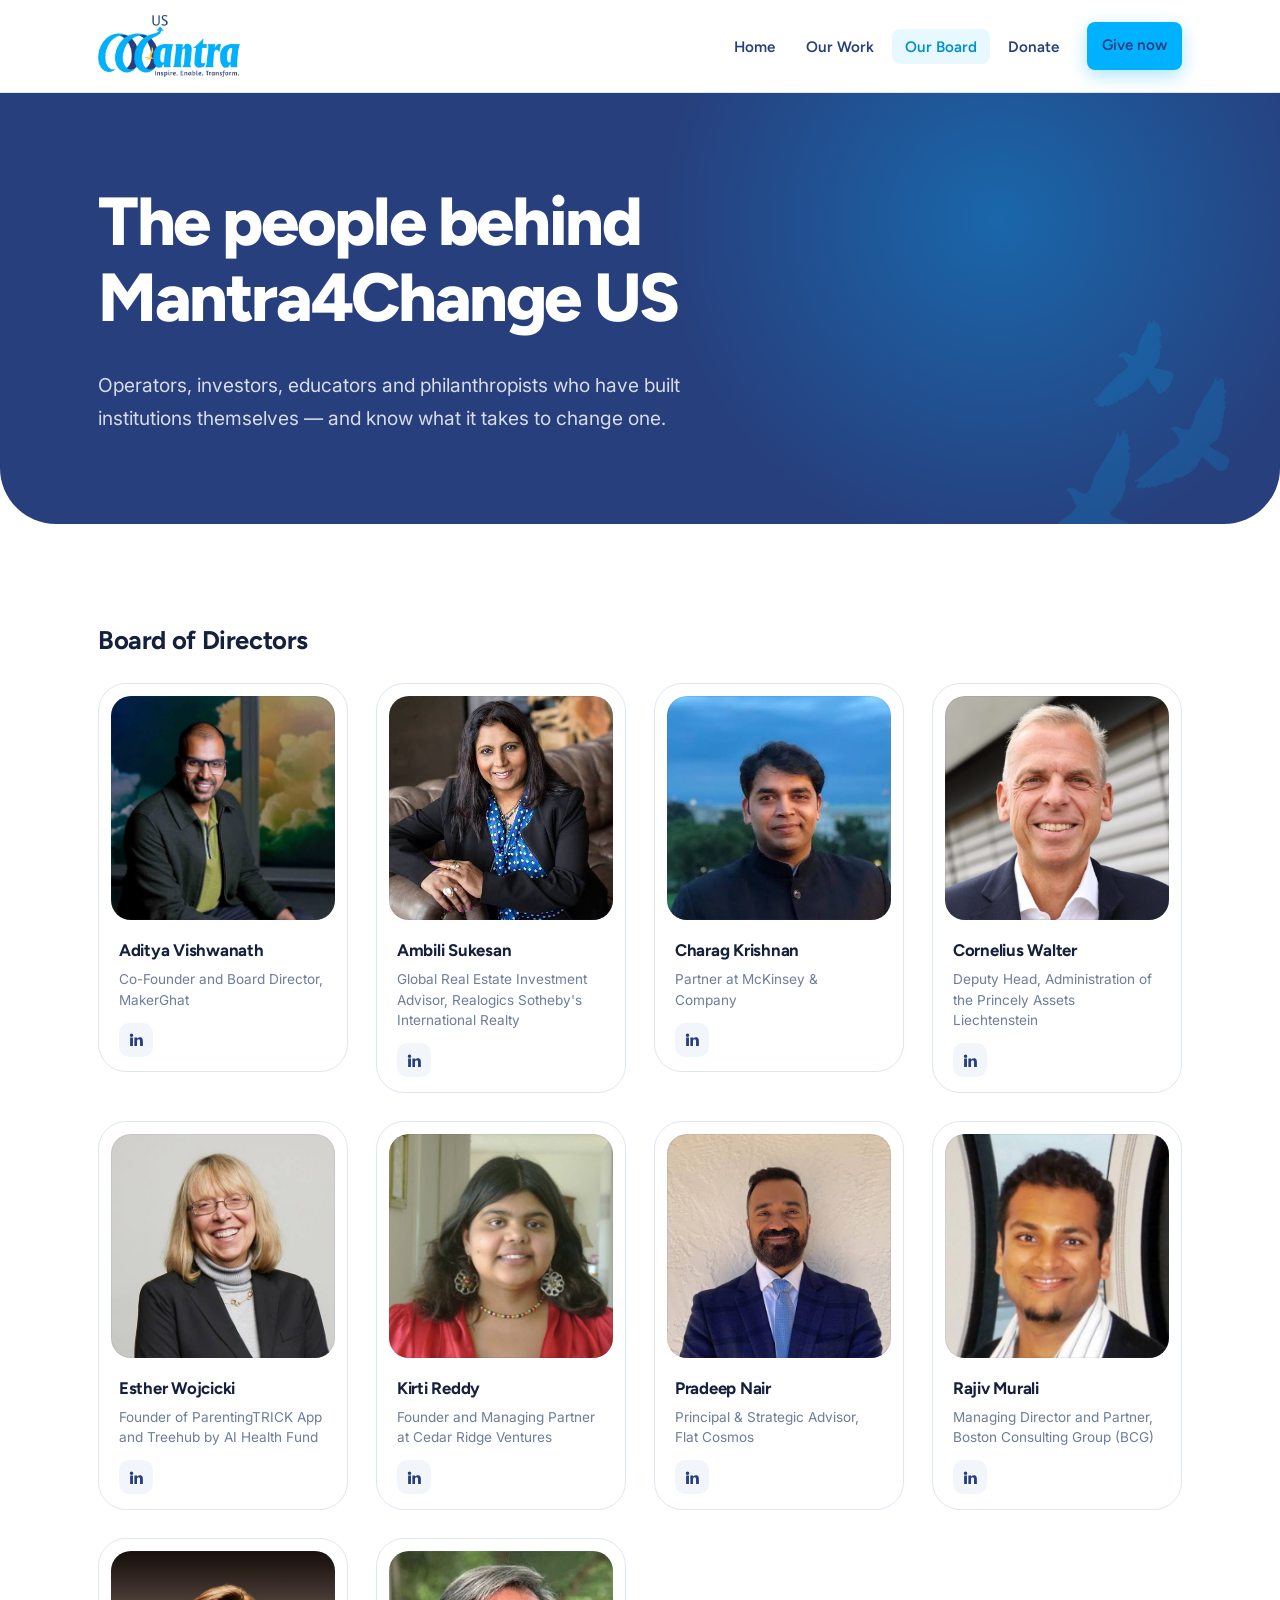
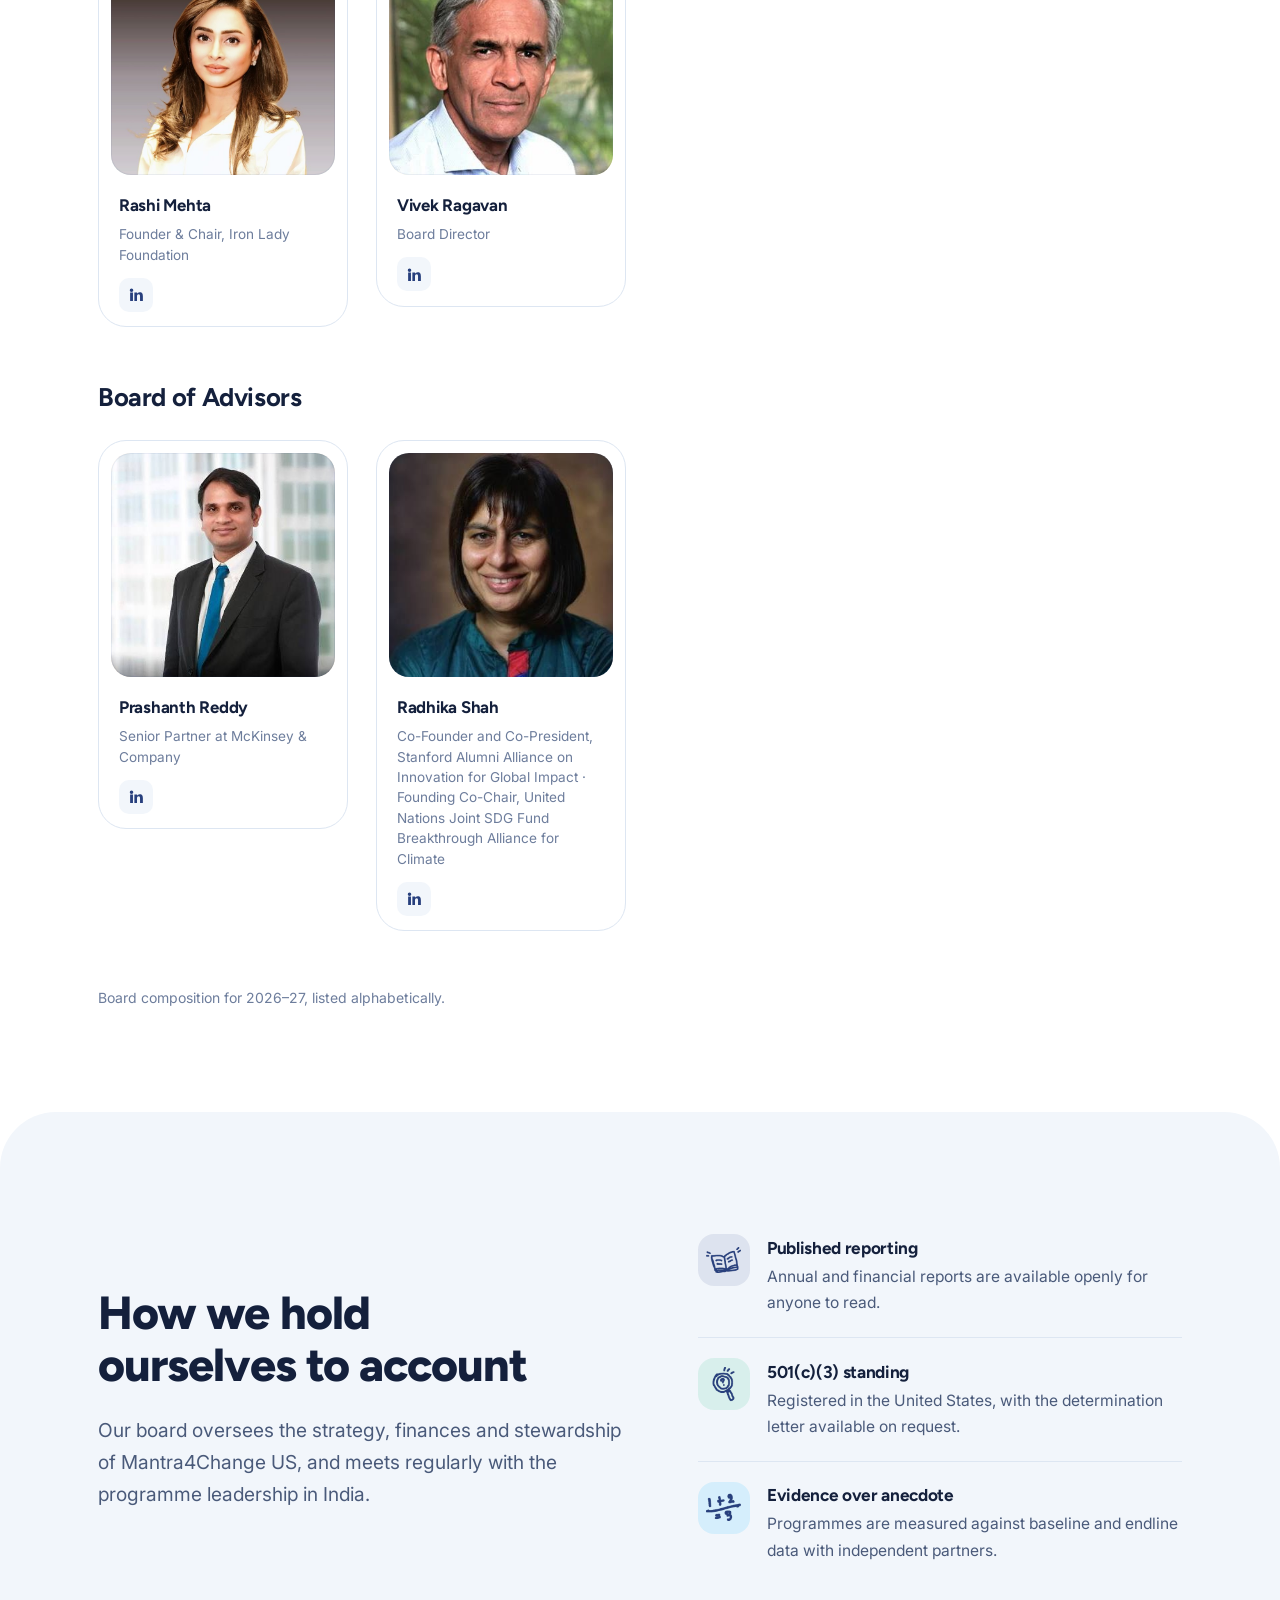
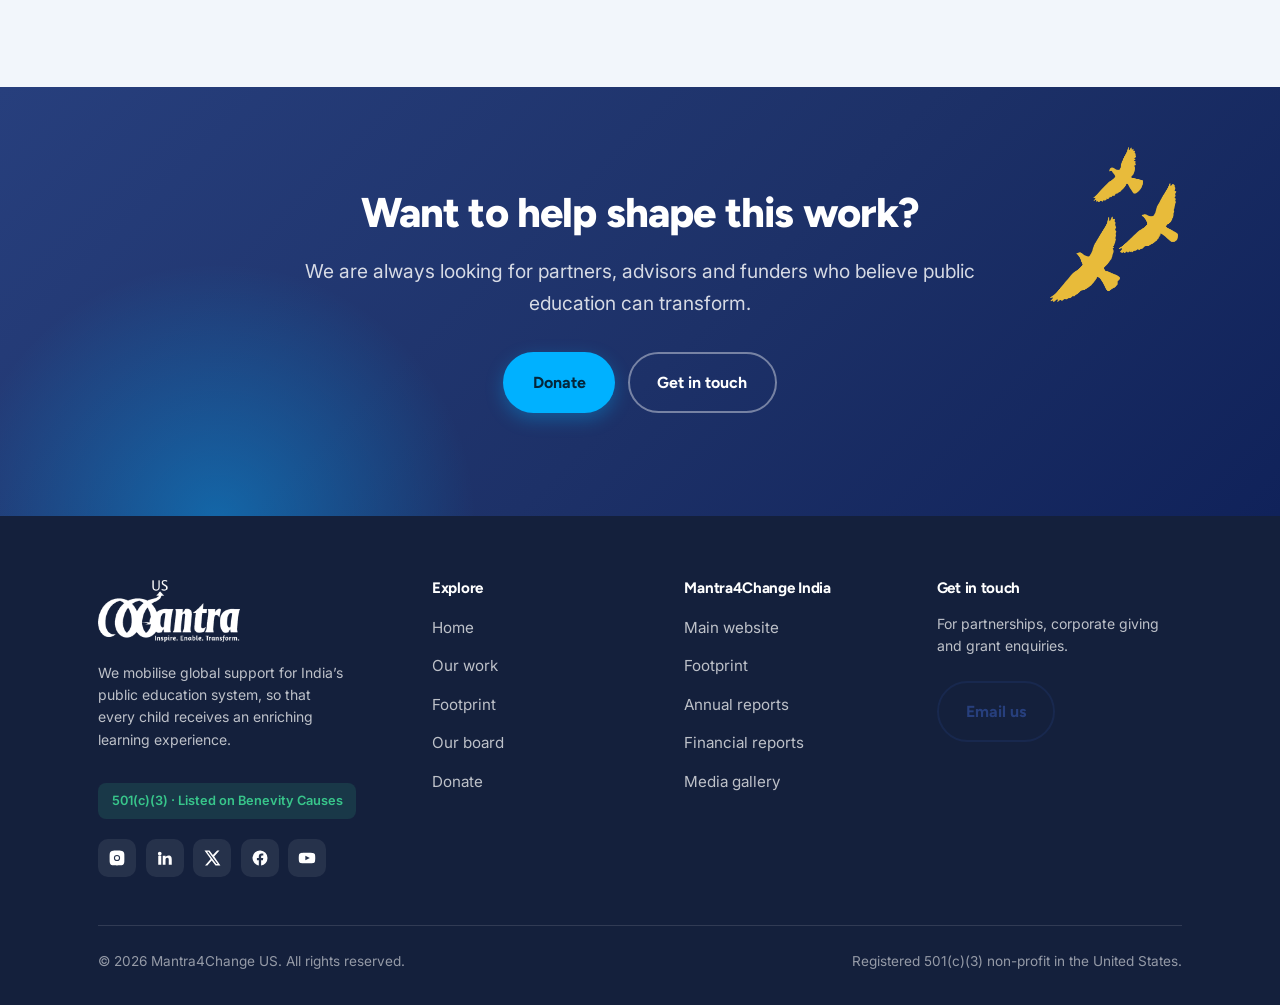
==== commit 1c7243ec: "Content pass: brand icons, video embed, remove template tells" ====
--- a/board.html
+++ b/board.html
@@ -41,14 +41,8 @@
 <section class="pagehero on-dark band--curve">
   <img class="birds birds--soft" src="assets/img/birds-blue.png" alt="" style="bottom:-10%;right:4%;width:clamp(120px,16vw,240px)">
   <div class="wrap">
-    <p class="eyebrow">Our board</p>
     <h1 class="t-hero">The people behind<br>Mantra4Change US</h1>
     <p class="pagehero__lede">Operators, investors, educators and philanthropists who have built institutions themselves &mdash; and know what it takes to change one.</p>
-    <div class="trust" style="margin-top:2rem">
-      <span class="trust__item" style="color:rgba(255,255,255,.8)"><svg viewBox="0 0 24 24" fill="none" stroke="currentColor" stroke-width="2.5" stroke-linecap="round" stroke-linejoin="round"><path d="M20 6 9 17l-5-5"/></svg> 10 directors</span>
-      <span class="trust__item" style="color:rgba(255,255,255,.8)"><svg viewBox="0 0 24 24" fill="none" stroke="currentColor" stroke-width="2.5" stroke-linecap="round" stroke-linejoin="round"><path d="M20 6 9 17l-5-5"/></svg> 2 advisors</span>
-      <span class="trust__item" style="color:rgba(255,255,255,.8)"><svg viewBox="0 0 24 24" fill="none" stroke="currentColor" stroke-width="2.5" stroke-linecap="round" stroke-linejoin="round"><path d="M20 6 9 17l-5-5"/></svg> Serving 2026&ndash;27</span>
-    </div>
   </div>
 </section>
 
@@ -67,21 +61,20 @@
 <section class="band band--wash band--curve-top">
   <div class="wrap split">
     <div data-reveal>
-      <p class="eyebrow">Governance</p>
       <h2 class="t-h2">How we hold ourselves to account</h2>
       <p class="lede">Our board oversees the strategy, finances and stewardship of Mantra4Change US, and meets regularly with the programme leadership in India.</p>
     </div>
     <div data-reveal data-reveal-delay="100">
       <div class="featrow a-navy">
-        <span class="ico" aria-hidden="true"><svg viewBox="0 0 24 24" fill="none" stroke="currentColor" stroke-width="1.9" stroke-linecap="round" stroke-linejoin="round"><path d="M14 2H6a2 2 0 0 0-2 2v16a2 2 0 0 0 2 2h12a2 2 0 0 0 2-2V8z"/><path d="M14 2v6h6M16 13H8M16 17H8M10 9H8"/></svg></span>
+        <span class="ico" aria-hidden="true"><img src="assets/img/icons/book-open.png" alt=""></span>
         <div><h3>Published reporting</h3><p>Annual and financial reports are available openly for anyone to read.</p></div>
       </div>
       <div class="featrow a-green">
-        <span class="ico" aria-hidden="true"><svg viewBox="0 0 24 24" fill="none" stroke="currentColor" stroke-width="1.9" stroke-linecap="round" stroke-linejoin="round"><path d="M12 22s8-4 8-10V5l-8-3-8 3v7c0 6 8 10 8 10z"/><path d="m9 12 2 2 4-4"/></svg></span>
+        <span class="ico" aria-hidden="true"><img src="assets/img/icons/magnifier.png" alt=""></span>
         <div><h3>501(c)(3) standing</h3><p>Registered in the United States, with the determination letter available on request.</p></div>
       </div>
       <div class="featrow a-sky">
-        <span class="ico" aria-hidden="true"><svg viewBox="0 0 24 24" fill="none" stroke="currentColor" stroke-width="1.9" stroke-linecap="round" stroke-linejoin="round"><path d="M3 3v18h18"/><path d="m19 9-5 5-4-4-3 3"/></svg></span>
+        <span class="ico" aria-hidden="true"><img src="assets/img/icons/math.png" alt=""></span>
         <div><h3>Evidence over anecdote</h3><p>Programmes are measured against baseline and endline data with independent partners.</p></div>
       </div>
     </div>
--- a/assets/css/style.css
+++ b/assets/css/style.css
@@ -485,7 +485,7 @@
 .footer__top { display: grid; grid-template-columns: 1.4fr 1fr 1fr 1.2fr; gap: clamp(1.75rem, 4vw, 3rem); }
 @media (max-width: 860px) { .footer__top { grid-template-columns: 1fr 1fr; } }
 @media (max-width: 520px) { .footer__top { grid-template-columns: 1fr; } }
-.footer__h { font-family: var(--display); font-weight: 700; font-size: .8rem; letter-spacing: .14em; text-transform: uppercase; color: #fff; margin-bottom: 1rem; }
+.footer__h { font-family: var(--display); font-weight: 700; font-size: .95rem; color: #fff; margin-bottom: 1rem; }
 .footer__list { list-style: none; margin: 0; padding: 0; display: grid; gap: .6rem; }
 .footer__list a { color: rgba(255,255,255,.72); text-decoration: none; font-size: .95rem; }
 .footer__list a:hover { color: var(--sky); }
@@ -897,11 +897,9 @@
   max-width: 34ch; margin: 0;
 }
 .imgband__cap {
-  display: inline-flex; align-items: center; gap: .5rem; margin-top: .9rem;
-  font-size: .8rem; letter-spacing: .05em; text-transform: uppercase;
-  font-weight: 600; color: rgba(255,255,255,.7);
-}
-.imgband__cap::before { content: ""; width: 22px; height: 2px; background: var(--sky); border-radius: 2px; }
+  display: block; margin-top: .8rem;
+  font-size: .9rem; font-weight: 400; color: rgba(255,255,255,.72);
+}
 .imgband .birds { z-index: 2; }
 
 /* photo inside a split section */
@@ -928,3 +926,87 @@
    `overflow-x: clip` contains them without creating a scroll container, so
    position:sticky inside these sections keeps working (overflow:hidden would break it). */
 .band { overflow-x: clip; }
+
+
+/* ==========================================================================
+   LAYER 3 — content-feedback pass
+   Removed the letterspaced kicker labels and status pills; icons now come from
+   the Future Readiness hand-drawn set rather than generic stroke glyphs.
+   ========================================================================== */
+
+/* The `.eyebrow` kicker is retired. Section headings carry their own weight,
+   so give the first heading in a block a little more room instead. */
+.eyebrow { display: none; }
+
+/* ---------- brand icons ---------- */
+.ico { background: var(--accent-soft, var(--wash-2)); box-shadow: none; }
+.ico img { width: 74%; height: 74%; object-fit: contain; display: block; }
+.ico--sm img { width: 78%; height: 78%; }
+.on-dark .ico img { filter: brightness(0) invert(1); }
+.floatcard__icon img { width: 78%; height: 78%; object-fit: contain; }
+
+/* ---------- quiet fact list, replacing the ticked trust row ---------- */
+.facts {
+  display: flex; flex-wrap: wrap; align-items: center; gap: .35rem 1rem;
+  list-style: none; margin: 2rem 0 0; padding: 0;
+  font-size: .875rem; color: var(--muted);
+}
+.facts li { display: inline-flex; align-items: center; }
+.facts li + li::before {
+  content: ""; width: 4px; height: 4px; border-radius: 50%;
+  background: var(--steel); margin-right: 1rem;
+}
+
+/* ---------- board cards: no dead space under the LinkedIn mark ---------- */
+/* The role no longer stretches, so the card hugs its content and the grid
+   rows stay even without leaving a gap beneath the icon. */
+.pcard { padding-bottom: .9rem; }
+.pcard__role { flex: 0 1 auto; }
+.pcard__foot { margin-top: .8rem; }
+.pcard--clickable .pcard__name { text-decoration: underline; text-decoration-color: transparent; text-underline-offset: 3px; transition: text-decoration-color .18s ease; }
+.pcard--clickable:hover .pcard__name { text-decoration-color: var(--sky); }
+.grouphead { margin-bottom: clamp(1.25rem, 2.5vw, 1.75rem); }
+
+/* ==========================================================================
+   VIDEO — click-to-play facade
+   ========================================================================== */
+.videolead { max-width: 56ch; margin-bottom: clamp(1.75rem, 4vw, 2.5rem); }
+
+.video {
+  position: relative; margin: 0; overflow: hidden;
+  border-radius: var(--r-lg); aspect-ratio: 16/9;
+  background: linear-gradient(135deg, var(--navy) 0%, #21386e 45%, #0f2350 100%);
+  background-size: cover; background-position: center;
+  box-shadow: var(--shadow-xl);
+}
+.video--hasposter::after {          /* keep the play control legible over the poster */
+  content: ""; position: absolute; inset: 0;
+  background: linear-gradient(180deg, rgba(20,32,60,.25), rgba(20,32,60,.55));
+}
+.video--playing::after { display: none; }
+
+.video__hit {
+  position: absolute; inset: 0; z-index: 2;
+  display: flex; flex-direction: column; align-items: center; justify-content: center; gap: 1rem;
+  background: none; border: 0; cursor: pointer; width: 100%; color: #fff;
+}
+.video__play {
+  display: grid; place-items: center;
+  width: clamp(64px, 8vw, 88px); aspect-ratio: 1; border-radius: 50%;
+  background: var(--sky); color: #04263a;
+  box-shadow: 0 10px 30px rgba(0,177,255,.45);
+  transition: transform .22s cubic-bezier(.22,1,.36,1), box-shadow .22s ease;
+}
+.video__play svg { width: 42%; height: 42%; margin-left: 6%; }
+.video__hit:hover .video__play { transform: scale(1.08); box-shadow: 0 14px 40px rgba(0,177,255,.6); }
+.video__label {
+  font-family: var(--display); font-weight: 700; font-size: 1.05rem; color: #fff;
+  display: grid; gap: .2rem; text-shadow: 0 1px 12px rgba(0,0,0,.4);
+}
+.video__label small { font-weight: 400; font-size: .8rem; opacity: .75; }
+.video__frame { position: absolute; inset: 0; width: 100%; height: 100%; border: 0; }
+
+/* Cards hug their content rather than stretching to the tallest in the row, so
+   the space under the LinkedIn mark is the card padding and nothing more.
+   Photos and names still align across the row, so the ragged base reads fine. */
+.people { align-items: start; }
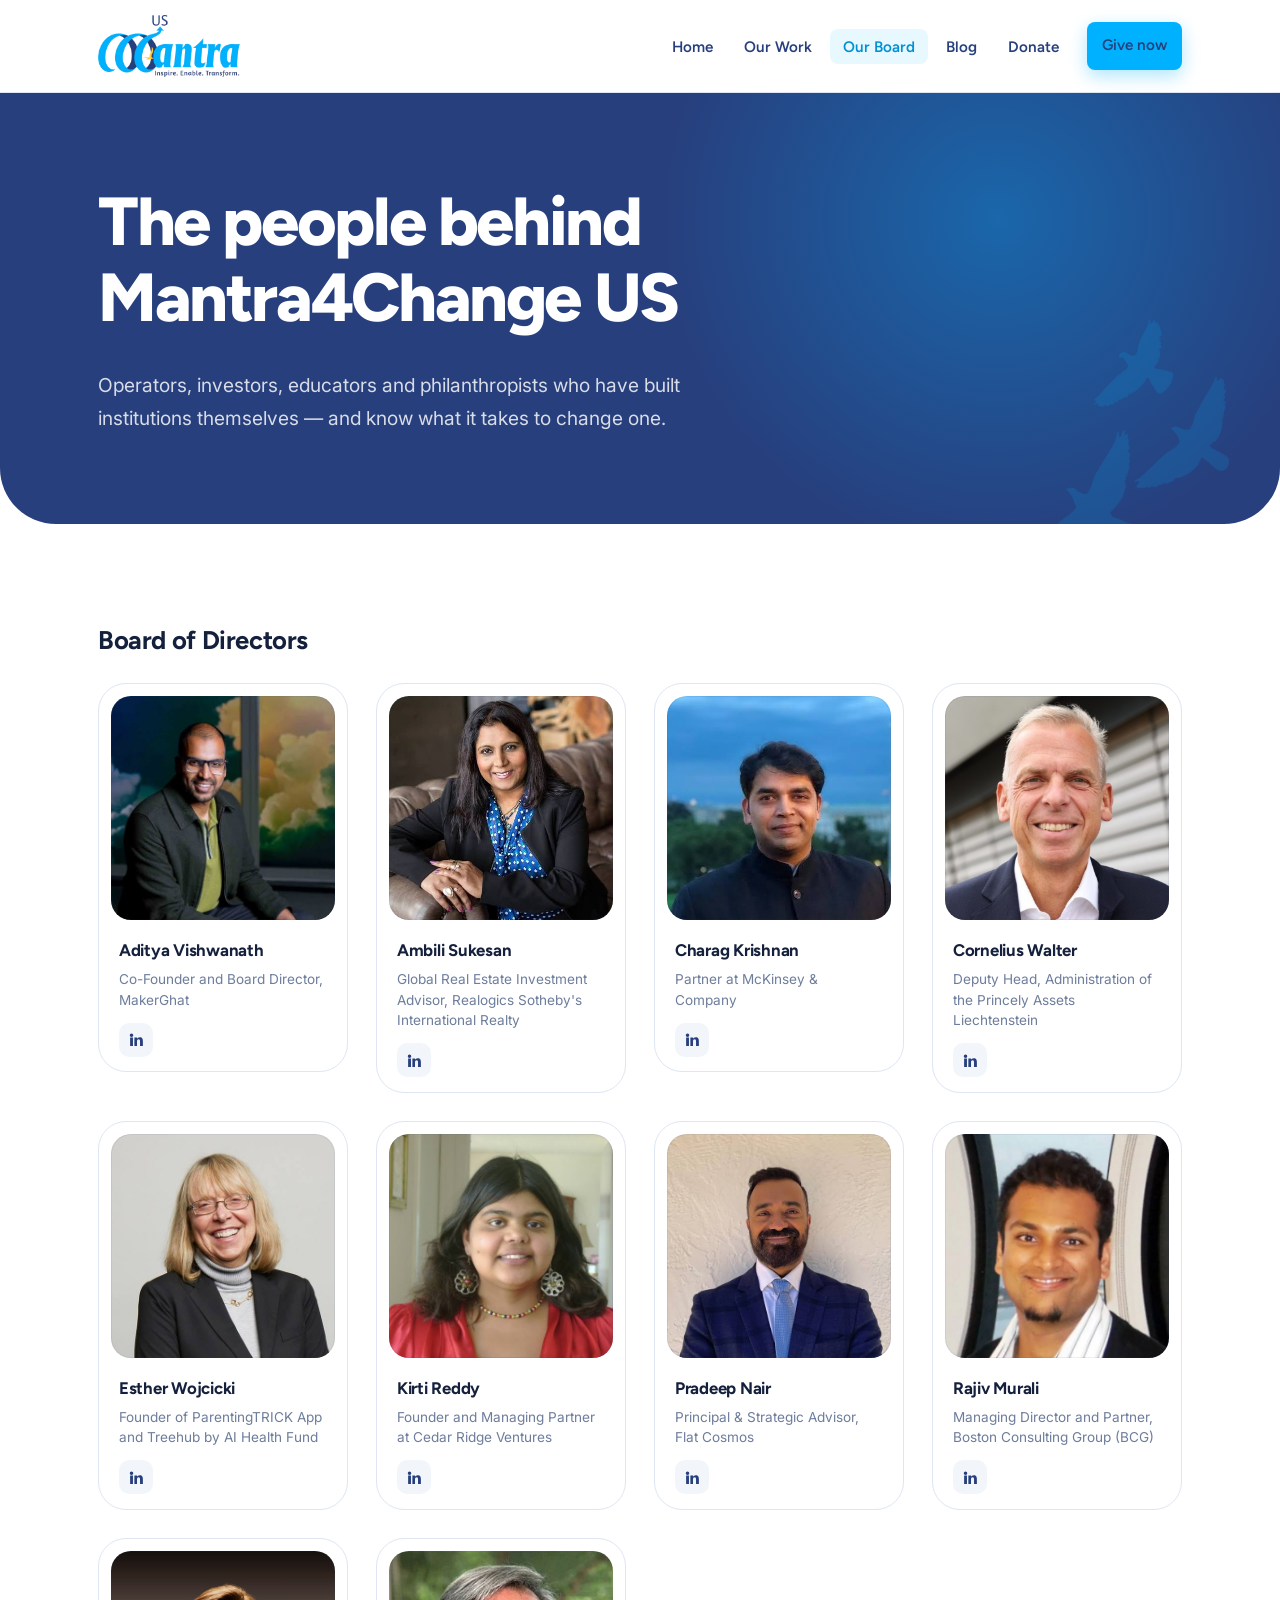
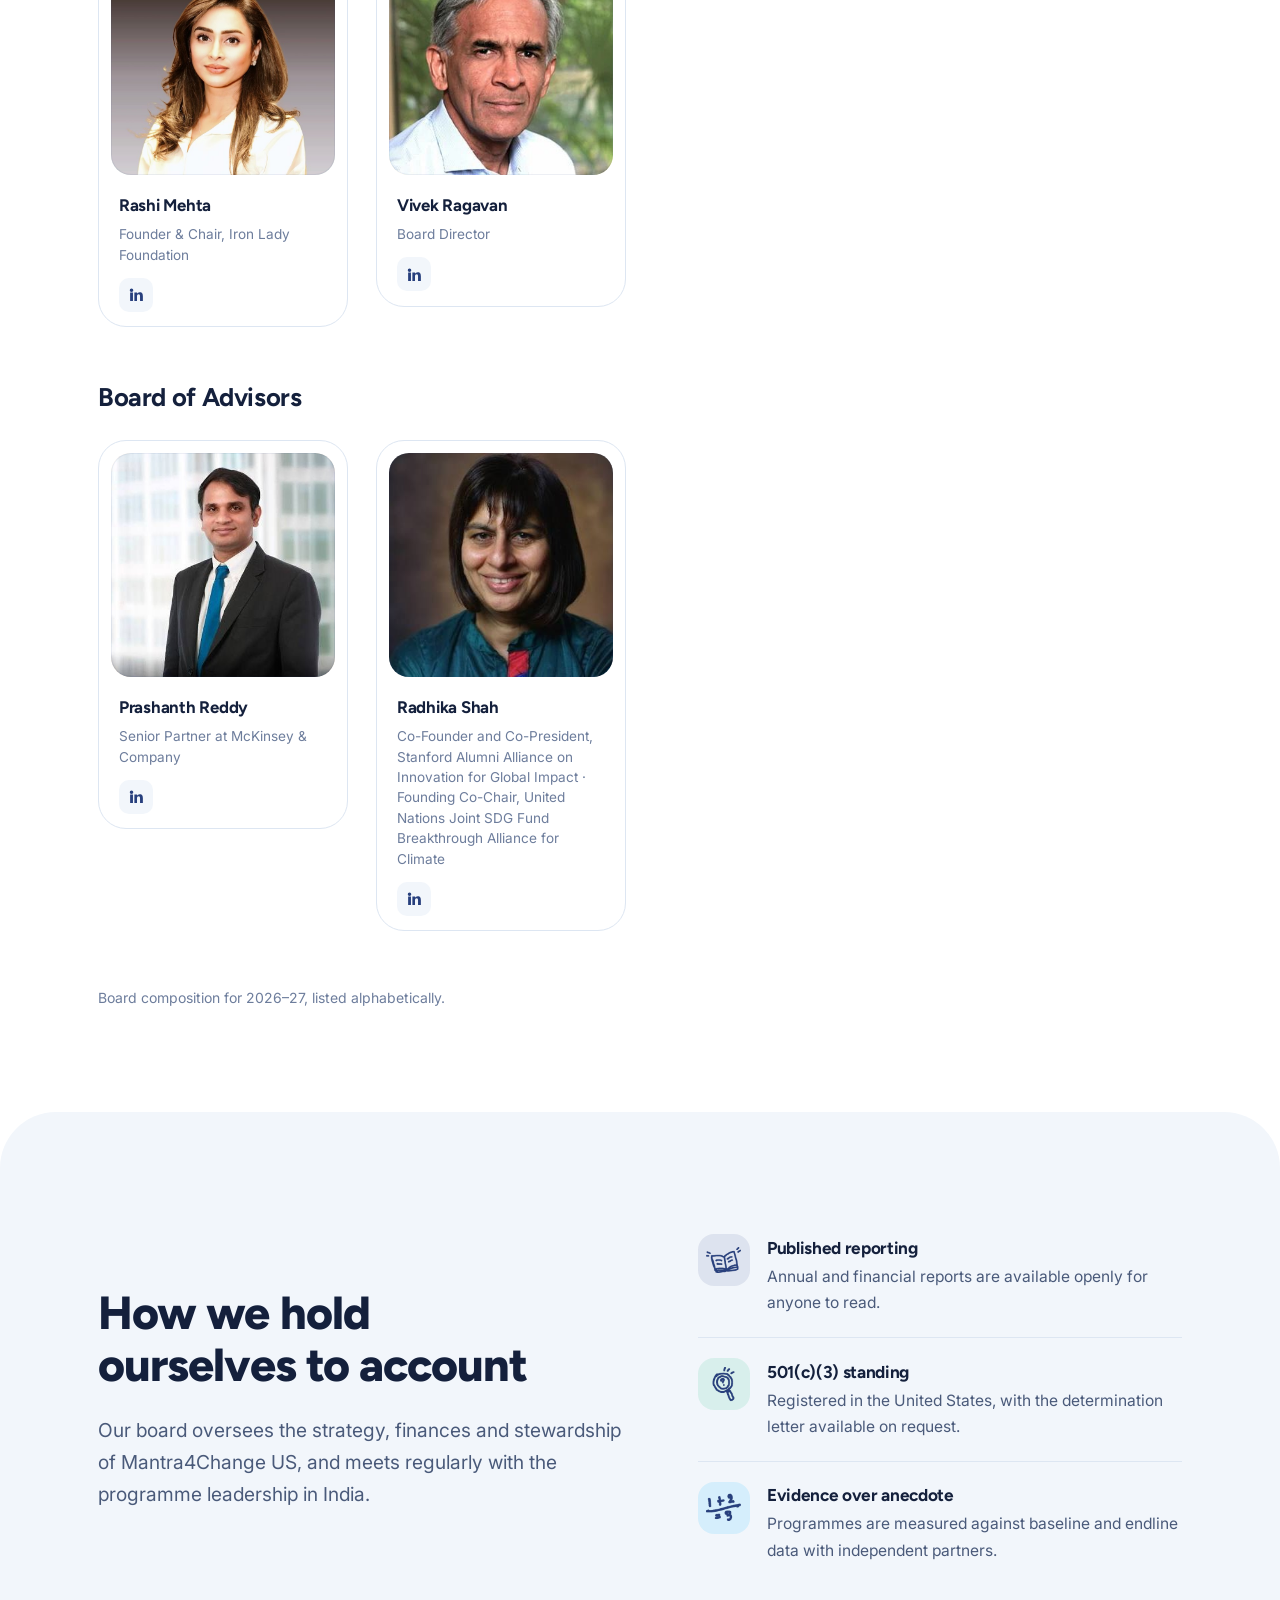
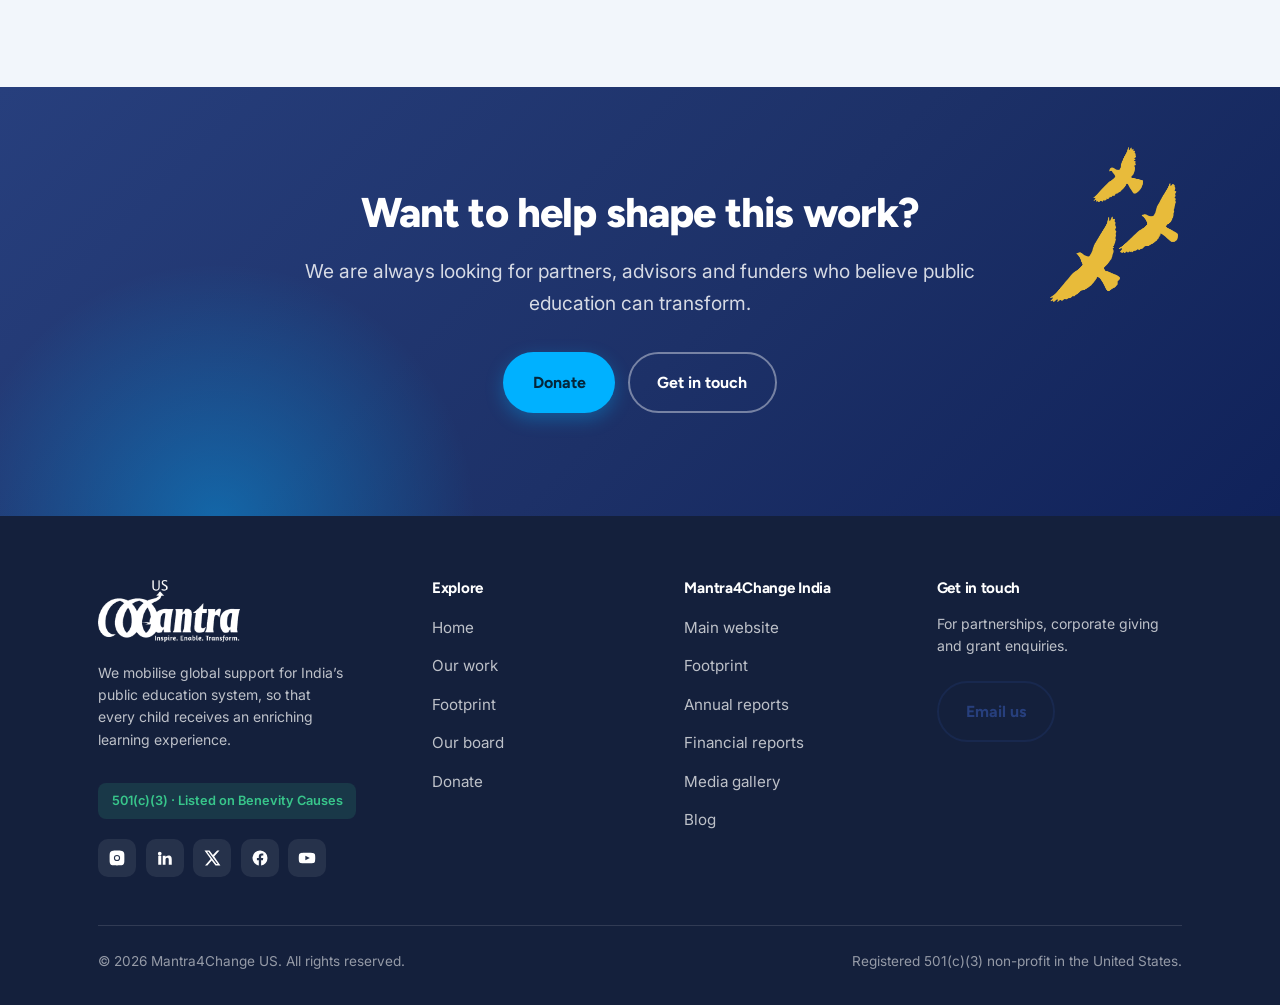
==== commit 093392b5: "Programme films, photo tags, new photography, blog link" ====
--- a/board.html
+++ b/board.html
@@ -29,8 +29,9 @@
         <li><a href="index.html">Home</a></li>
         <li><a href="our-work.html">Our Work</a></li>
         <li><a href="board.html" aria-current="page">Our Board</a></li>
+        <li><a href="https://www.mantra4change.org/blogs/" target="_blank" rel="noopener">Blog</a></li>
         <li><a href="donate.html">Donate</a></li>
-        <li><a class="btn btn--primary nav__cta" href="donate.html">Give now</a></li>
+        <li><a class="btn btn--primary nav__cta" href="https://www.every.org/mantra-4-change#/donate/card" target="_blank" rel="noopener">Give now</a></li>
       </ul>
     </nav>
   </div>
@@ -87,7 +88,7 @@
     <h2 class="cta__title center" data-reveal>Want to help shape this work?</h2>
     <p class="lede center measure mt-0" data-reveal>We are always looking for partners, advisors and funders who believe public education can transform.</p>
     <div class="btn-row mt-2" style="justify-content:center" data-reveal>
-      <a class="btn btn--primary" href="donate.html">Donate</a>
+      <a class="btn btn--primary" href="https://www.every.org/mantra-4-change#/donate/card" target="_blank" rel="noopener">Donate</a>
       <a class="btn btn--ghost" href="mailto:info@mantra4changeus.org">Get in touch</a>
     </div>
   </div>
@@ -143,6 +144,7 @@
           <li><a href="https://www.mantra4change.org/annual-report/" target="_blank" rel="noopener">Annual reports</a></li>
           <li><a href="https://www.mantra4change.org/financial-report/" target="_blank" rel="noopener">Financial reports</a></li>
           <li><a href="https://www.mantra4change.org/media-gallery/" target="_blank" rel="noopener">Media gallery</a></li>
+          <li><a href="https://www.mantra4change.org/blogs/" target="_blank" rel="noopener">Blog</a></li>
         </ul>
       </div>
       <div>
--- a/assets/css/style.css
+++ b/assets/css/style.css
@@ -448,8 +448,8 @@
   padding: .5rem .75rem; border-radius: 8px; min-width: 62px; text-align: center;
   background: var(--accent-soft, var(--wash-2)); color: var(--ink);
 }
-.prog__name { font-family: var(--display); font-weight: 700; color: var(--ink); font-size: 1.05rem; letter-spacing: -.01em; }
-.prog__desc { font-size: .925rem; color: var(--muted); margin: .2rem 0 0; }
+.prog__name { display: block; font-family: var(--display); font-weight: 700; color: var(--ink); font-size: 1.05rem; letter-spacing: -.01em; }
+.prog__desc { display: block; font-size: .925rem; color: var(--muted); margin: .2rem 0 0; }
 .prog__go { color: var(--sky-deep); font-size: 1.2rem; flex: none; }
 @media (max-width: 620px) { .prog { grid-template-columns: auto 1fr; } .prog__go { display: none; } }
 
@@ -639,8 +639,8 @@
 }
 .floatcard--br { right: -8px; bottom: -22px; }
 .floatcard--tl { left: -42px; top: 5%; }
-.floatcard__n { font-family: var(--display); font-weight: 800; font-size: 1.5rem; letter-spacing: -.03em; color: var(--navy); line-height: 1; }
-.floatcard__l { font-size: .78rem; color: var(--muted); margin-top: .2rem; }
+.floatcard__n { display: block; font-family: var(--display); font-weight: 800; font-size: 1.5rem; letter-spacing: -.03em; color: var(--navy); line-height: 1; }
+.floatcard__l { display: block; font-size: .78rem; color: var(--muted); margin-top: .2rem; }
 .floatcard__icon { width: 38px; height: 38px; border-radius: 11px; display: grid; place-items: center; background: var(--accent-soft, rgba(0,177,255,.12)); color: var(--navy); flex: none; }
 .floatcard__icon svg { width: 19px; height: 19px; }
 @media (max-width: 620px) {
@@ -1010,3 +1010,55 @@
    the space under the LinkedIn mark is the card padding and nothing more.
    Photos and names still align across the row, so the ragged base reads fine. */
 .people { align-items: start; }
+
+/* icon chip sitting above a card heading */
+.card > .ico { margin-bottom: 1rem; }
+
+
+/* ==========================================================================
+   HERO CAROUSEL — crossfading photographs
+   ========================================================================== */
+.carousel { position: relative; z-index: 1; border-radius: var(--r-lg); overflow: hidden; box-shadow: var(--shadow-xl); background: var(--wash-2); }
+.carousel__slide {
+  position: absolute; inset: 0; width: 100%; height: 100%; object-fit: cover;
+  opacity: 0; transition: opacity 1s ease;
+}
+.carousel__slide:first-child { position: relative; }
+.carousel__slide.is-on { opacity: 1; }
+.carousel__viewport { position: relative; width: 100%; aspect-ratio: var(--ar, 4/3); }
+
+.carousel__dots {
+  /* bottom-LEFT, not centred: the bottom-right floating stat card overlaps a
+     centred dot strip and swallows the clicks. */
+  position: absolute; left: .9rem; bottom: .9rem; z-index: 4;
+  display: flex; gap: .4rem; padding: .4rem .6rem; border-radius: 100px;
+  background: rgba(20,32,60,.4); backdrop-filter: blur(6px);
+}
+.carousel__dot {
+  width: 8px; height: 8px; border-radius: 50%; border: 0; padding: 0; cursor: pointer;
+  background: rgba(255,255,255,.45); transition: background-color .2s ease, width .25s ease;
+}
+.carousel__dot[aria-current="true"] { background: #fff; width: 20px; border-radius: 100px; }
+.carousel__dot:focus-visible { box-shadow: var(--ring); }
+
+@media (prefers-reduced-motion: reduce) {
+  .carousel__slide { transition: none; }
+}
+
+/* ---------- photo band inside a section, with caption ---------- */
+.photoduo { display: grid; grid-template-columns: 1fr 1fr; gap: clamp(1rem, 2vw, 1.5rem); }
+@media (max-width: 700px) { .photoduo { grid-template-columns: 1fr; } }
+.photoduo .photo img { aspect-ratio: 4/3; }
+
+/* ---------- video grid: several films side by side ---------- */
+.videogrid { display: grid; grid-template-columns: repeat(2, minmax(0,1fr)); gap: clamp(1rem, 2.2vw, 1.75rem); }
+@media (max-width: 720px) { .videogrid { grid-template-columns: 1fr; } }
+
+.video--sm { aspect-ratio: 16/9; border-radius: var(--r); box-shadow: var(--shadow-lg); }
+.video--sm .video__play { width: clamp(48px, 5vw, 62px); }
+.video--sm .video__label { font-size: .95rem; }
+.videocap {
+  display: block; margin-top: .75rem;
+  font-family: var(--display); font-weight: 700; font-size: .95rem; color: var(--ink);
+}
+.videocap small { display: block; font-family: var(--text); font-weight: 400; font-size: .85rem; color: var(--muted); margin-top: .15rem; }
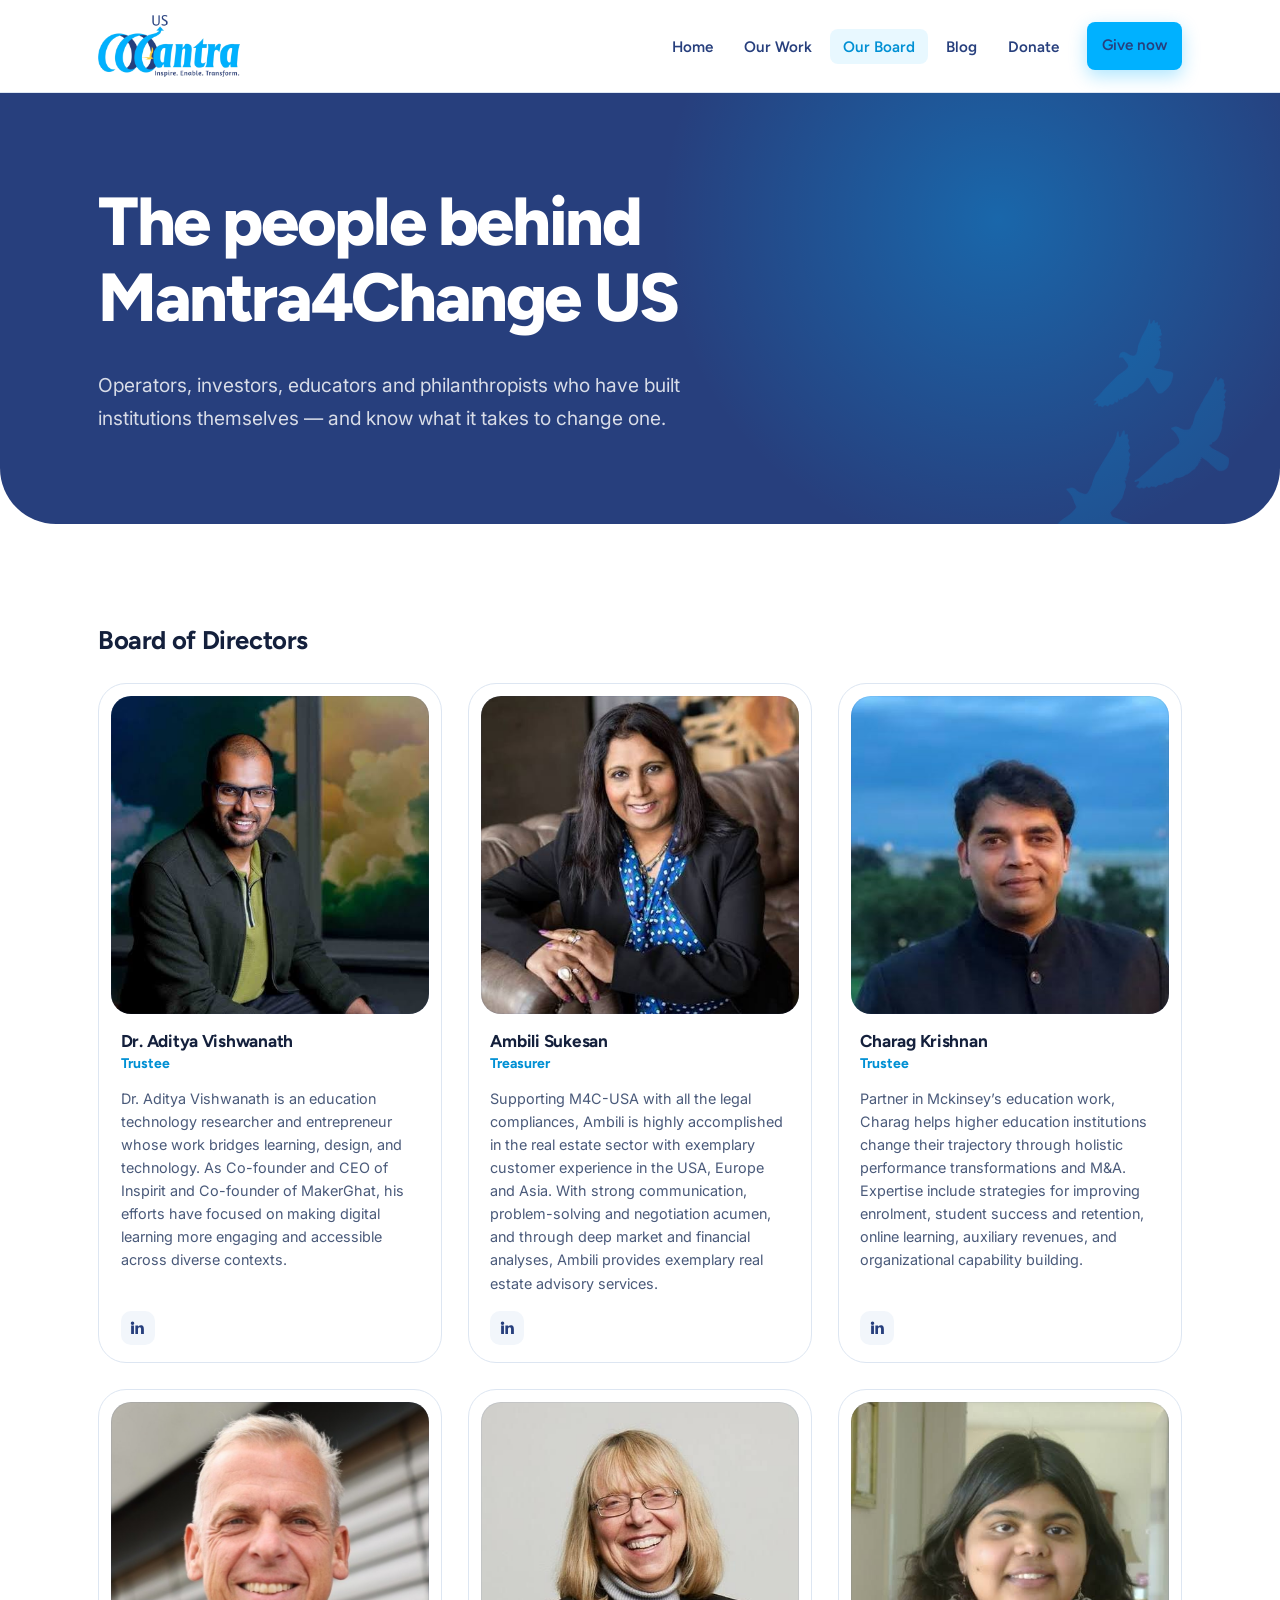
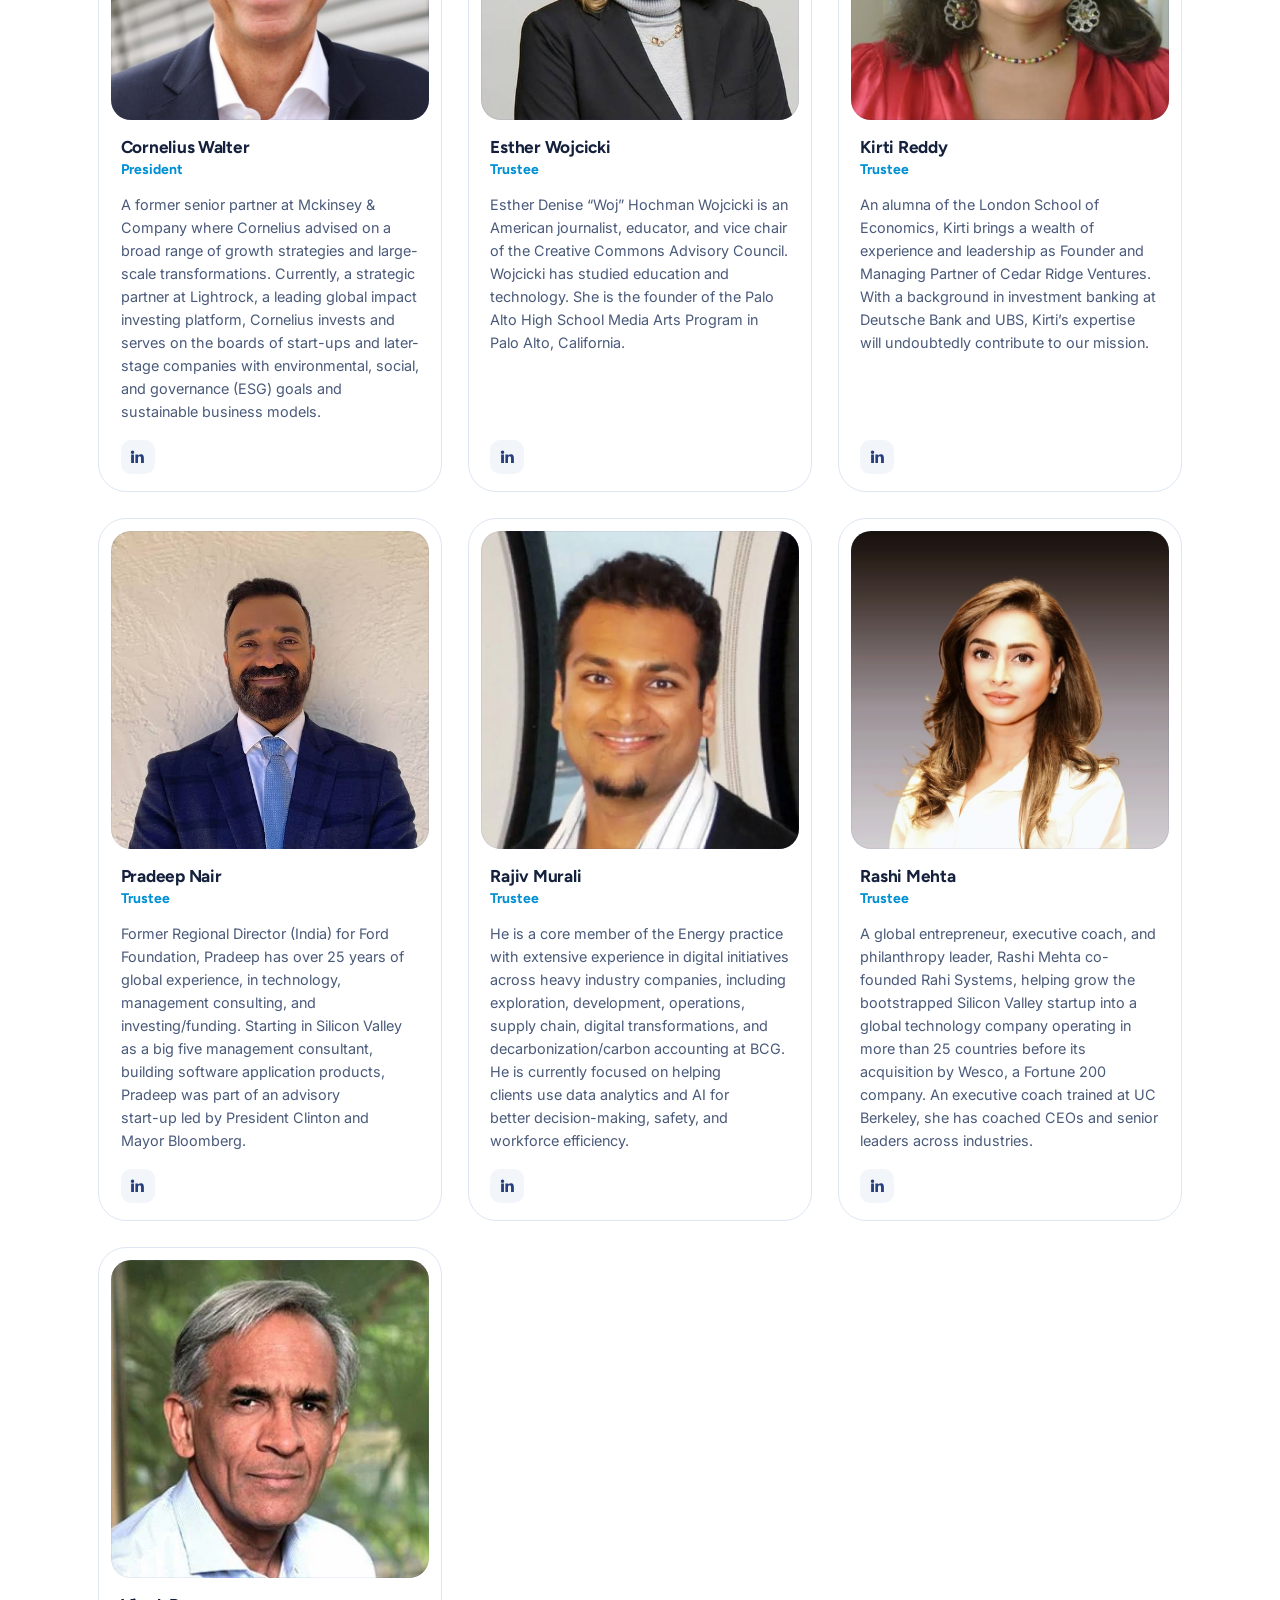
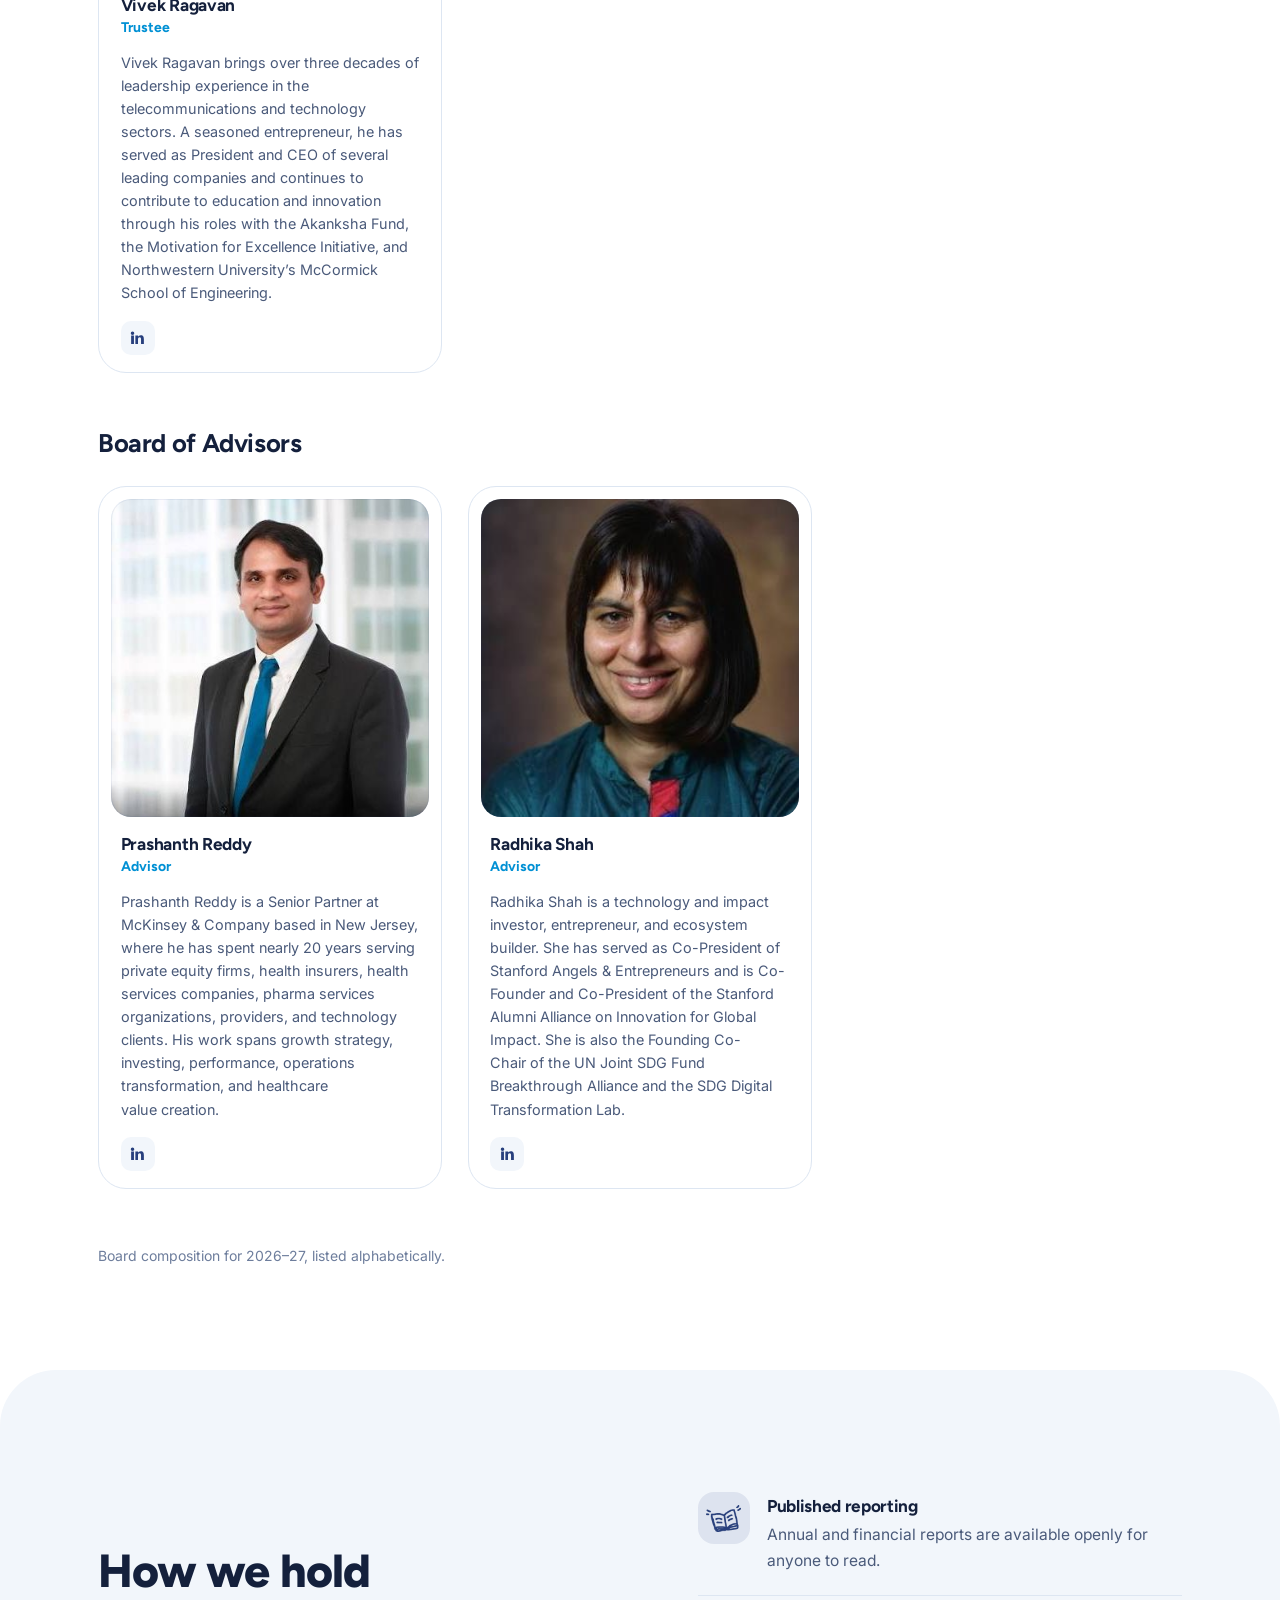
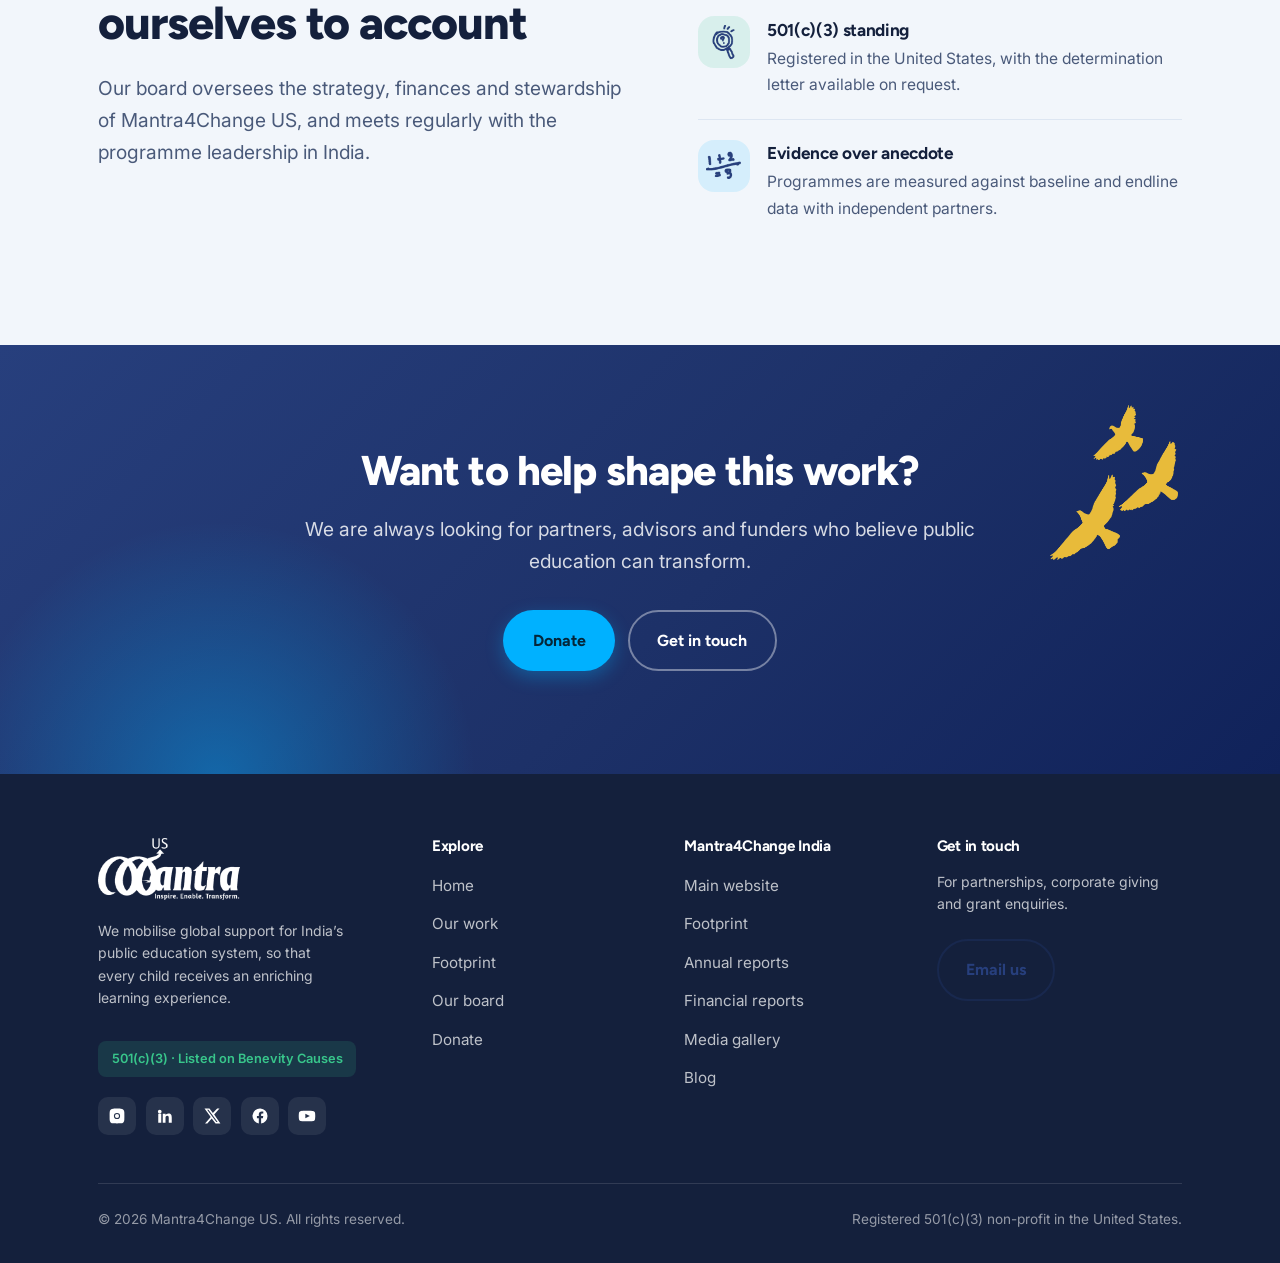
==== commit 93899ff9: "Board bios and even card alignment" ====
--- a/board.html
+++ b/board.html
@@ -96,20 +96,6 @@
 
 </main>
 
-<div class="modal" id="bio-modal" role="dialog" aria-modal="true" aria-labelledby="bio-name" hidden>
-  <div class="modal__box">
-    <button class="modal__close" type="button" aria-label="Close">&times;</button>
-    <div class="biohead">
-      <div class="biohead__frame" id="bio-frame"></div>
-      <div>
-        <h2 class="t-h3" id="bio-name" style="margin-bottom:.35rem"></h2>
-        <p class="small" style="color:var(--muted);margin:0" id="bio-role"></p>
-      </div>
-    </div>
-    <div id="bio-text" class="stack"></div>
-    <a class="btn btn--ghost" id="bio-link" href="#" target="_blank" rel="noopener" style="margin-top:1.75rem">View LinkedIn profile</a>
-  </div>
-</div>
 
 <footer class="site-footer">
   <div class="wrap">
--- a/assets/css/style.css
+++ b/assets/css/style.css
@@ -1062,3 +1062,38 @@
   font-family: var(--display); font-weight: 700; font-size: .95rem; color: var(--ink);
 }
 .videocap small { display: block; font-family: var(--text); font-weight: 400; font-size: .85rem; color: var(--muted); margin-top: .15rem; }
+
+
+/* ==========================================================================
+   BOARD CARDS v2 — full bio on the card, every box the same size
+   Bios are held to a narrow length band in tools/gen_data.py, and the card is a
+   flex column with the bio flexing, so the LinkedIn mark pins to the bottom and
+   every card in a row ends on exactly the same line.
+   ========================================================================== */
+.people {
+  grid-template-columns: repeat(3, minmax(0,1fr));
+  align-items: stretch;                 /* overrides the earlier `start` */
+  gap: clamp(1.1rem, 2vw, 1.6rem);
+}
+@media (max-width: 1080px) { .people { grid-template-columns: repeat(2, minmax(0,1fr)); } }
+@media (max-width: 660px)  { .people { grid-template-columns: 1fr; } }
+
+.pcard {
+  height: 100%;
+  display: flex; flex-direction: column;
+  padding: .75rem .75rem 1.1rem;
+}
+.pcard:hover { transform: none; box-shadow: var(--shadow); border-color: var(--line); }
+
+.pcard__frame { margin-bottom: 1.1rem; }
+.pcard__body { flex: 1; display: flex; flex-direction: column; padding-inline: .6rem; }
+.pcard__name { font-size: 1.075rem; margin: 0 0 .15rem; }
+.pcard__role {
+  font-family: var(--display); font-weight: 700; font-size: .875rem;
+  color: var(--sky-deep); margin: 0 0 .8rem;
+}
+.pcard__bio {
+  flex: 1;                              /* absorbs the slack, pinning the foot */
+  margin: 0; font-size: .9rem; line-height: 1.6; color: var(--body);
+}
+.pcard__foot { margin-top: 1rem; }
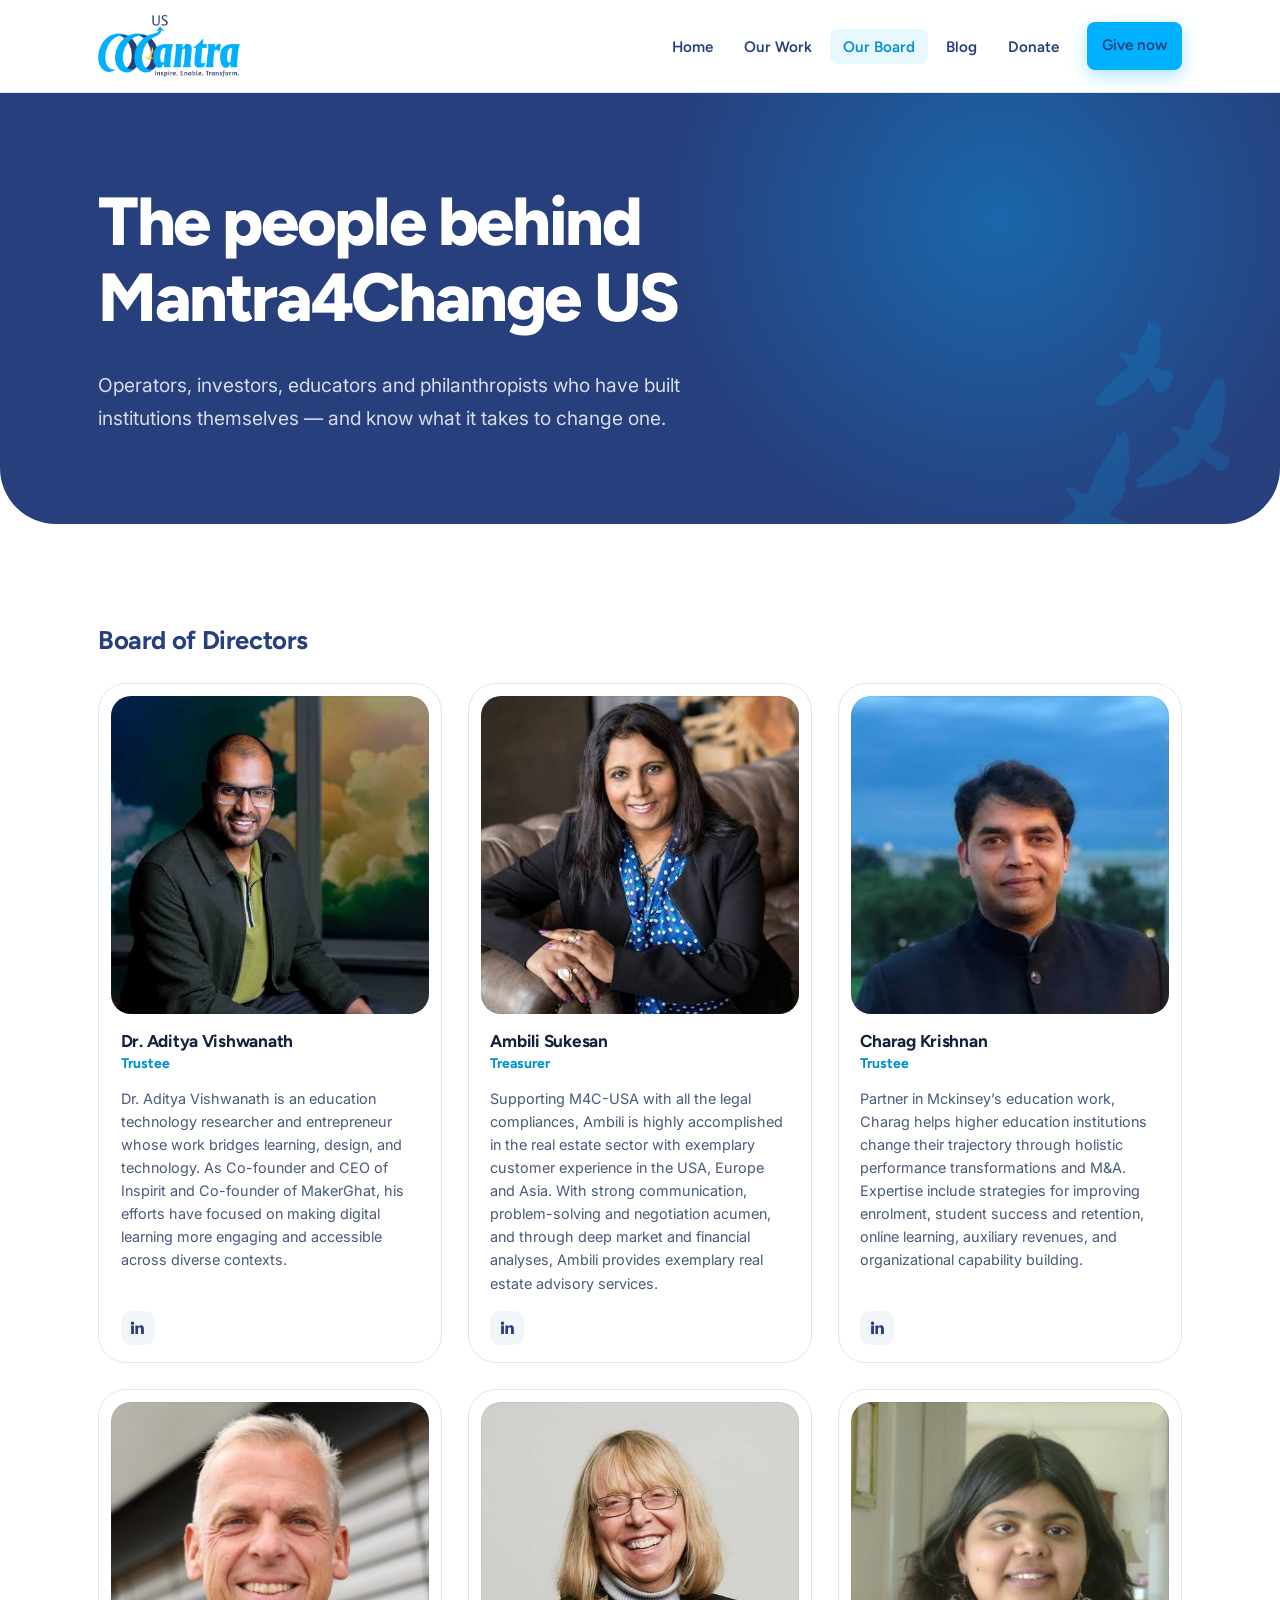
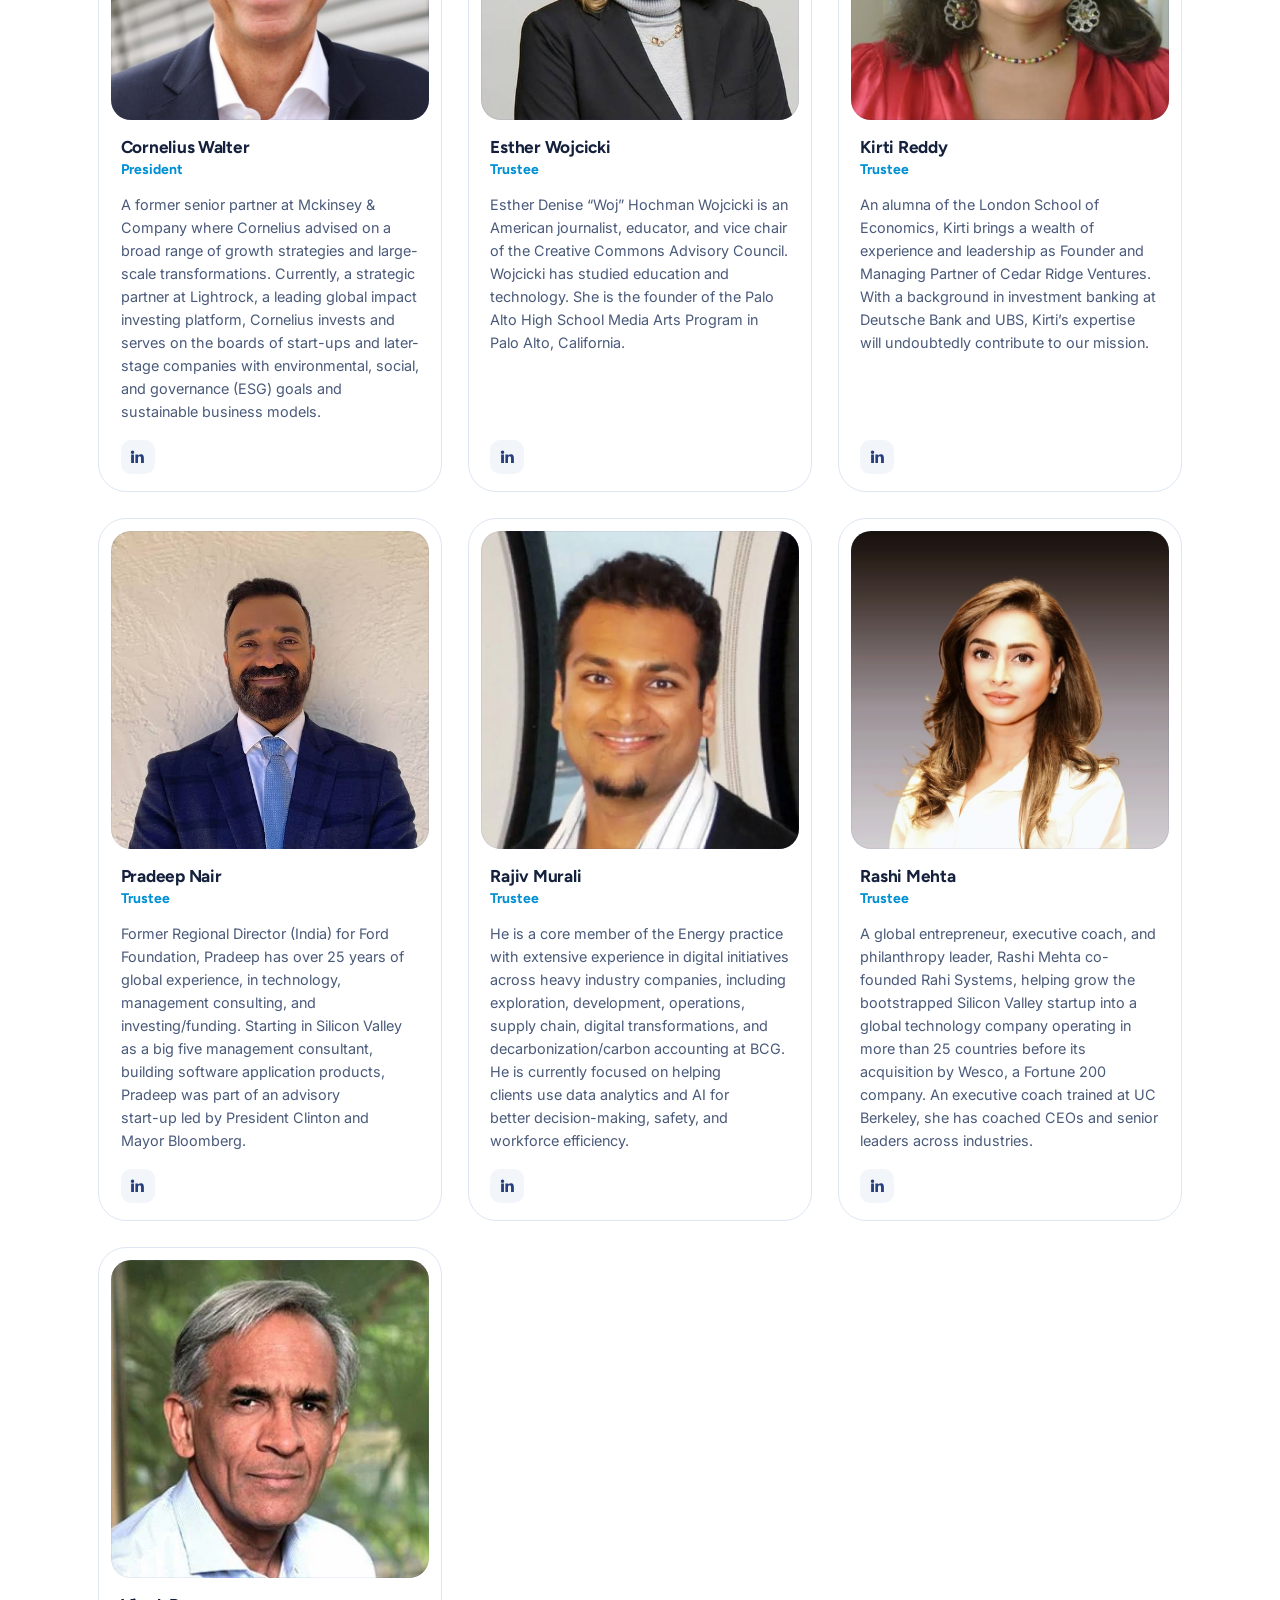
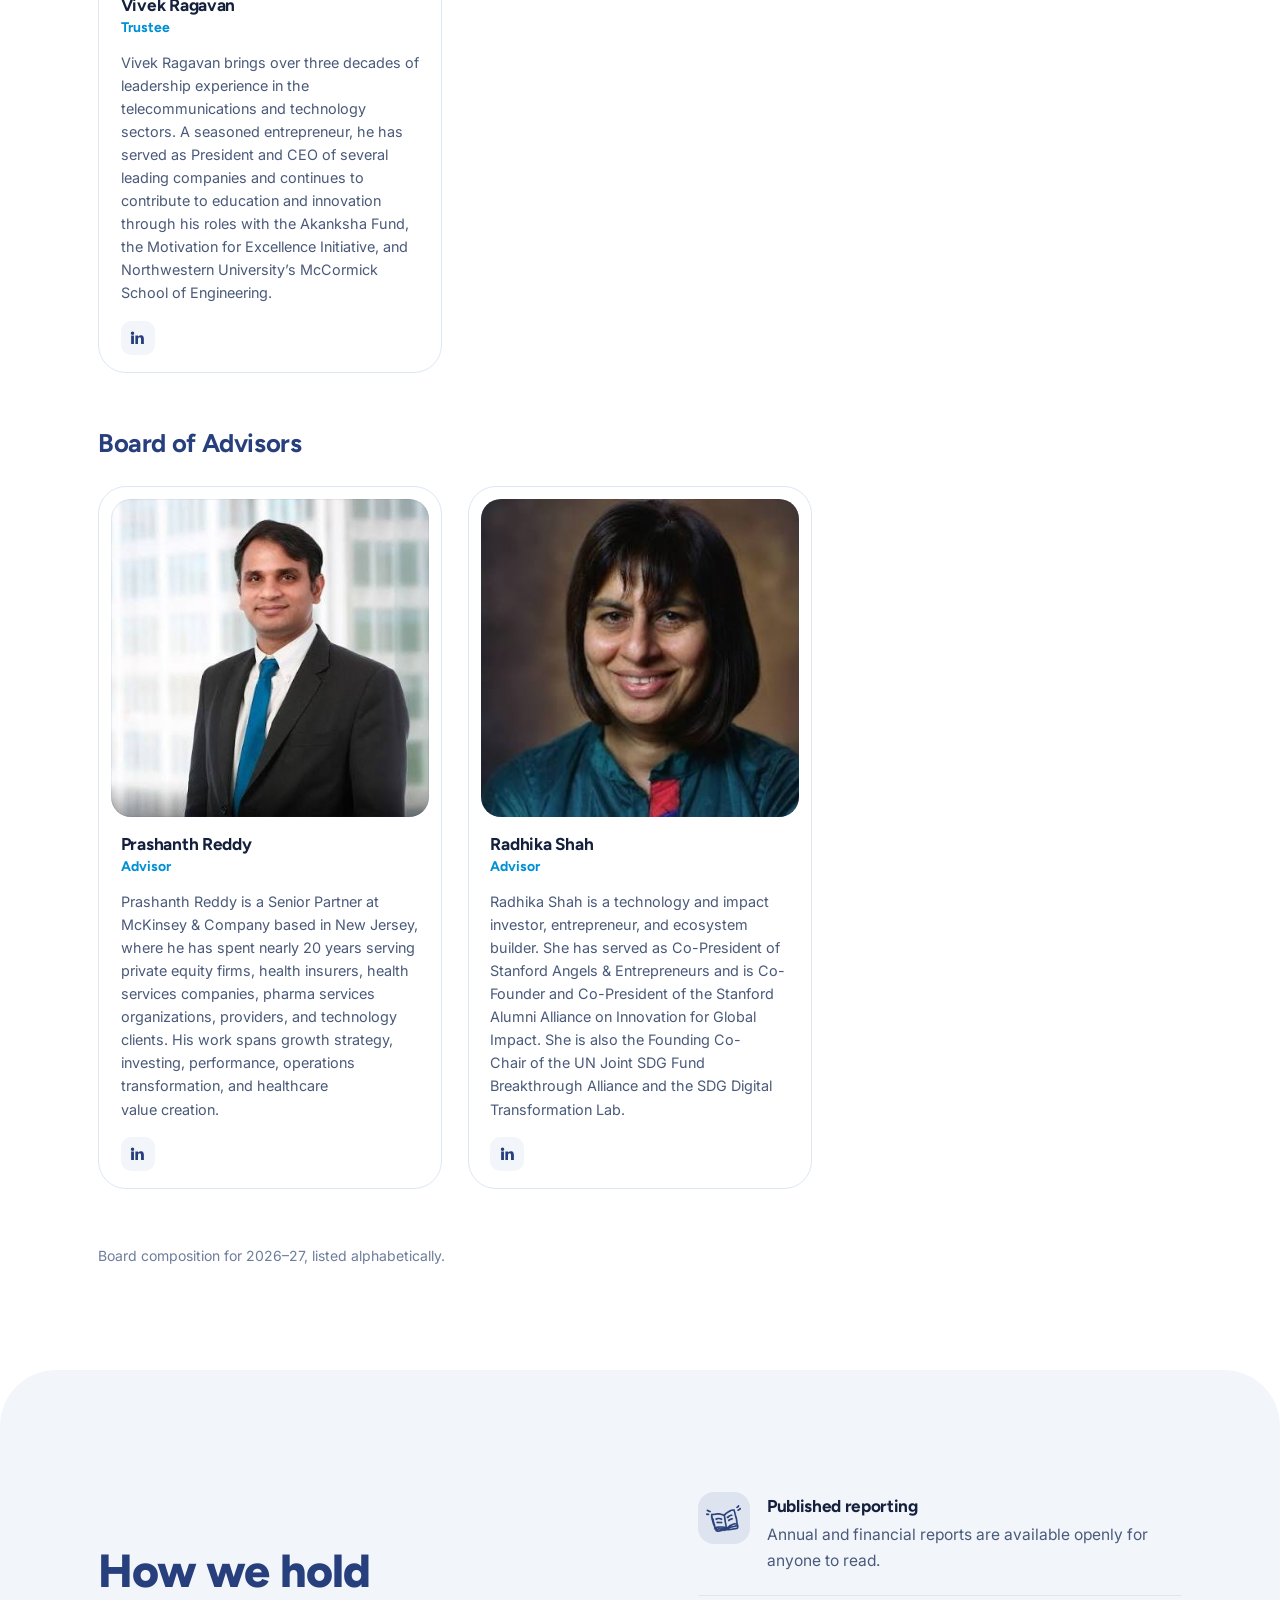
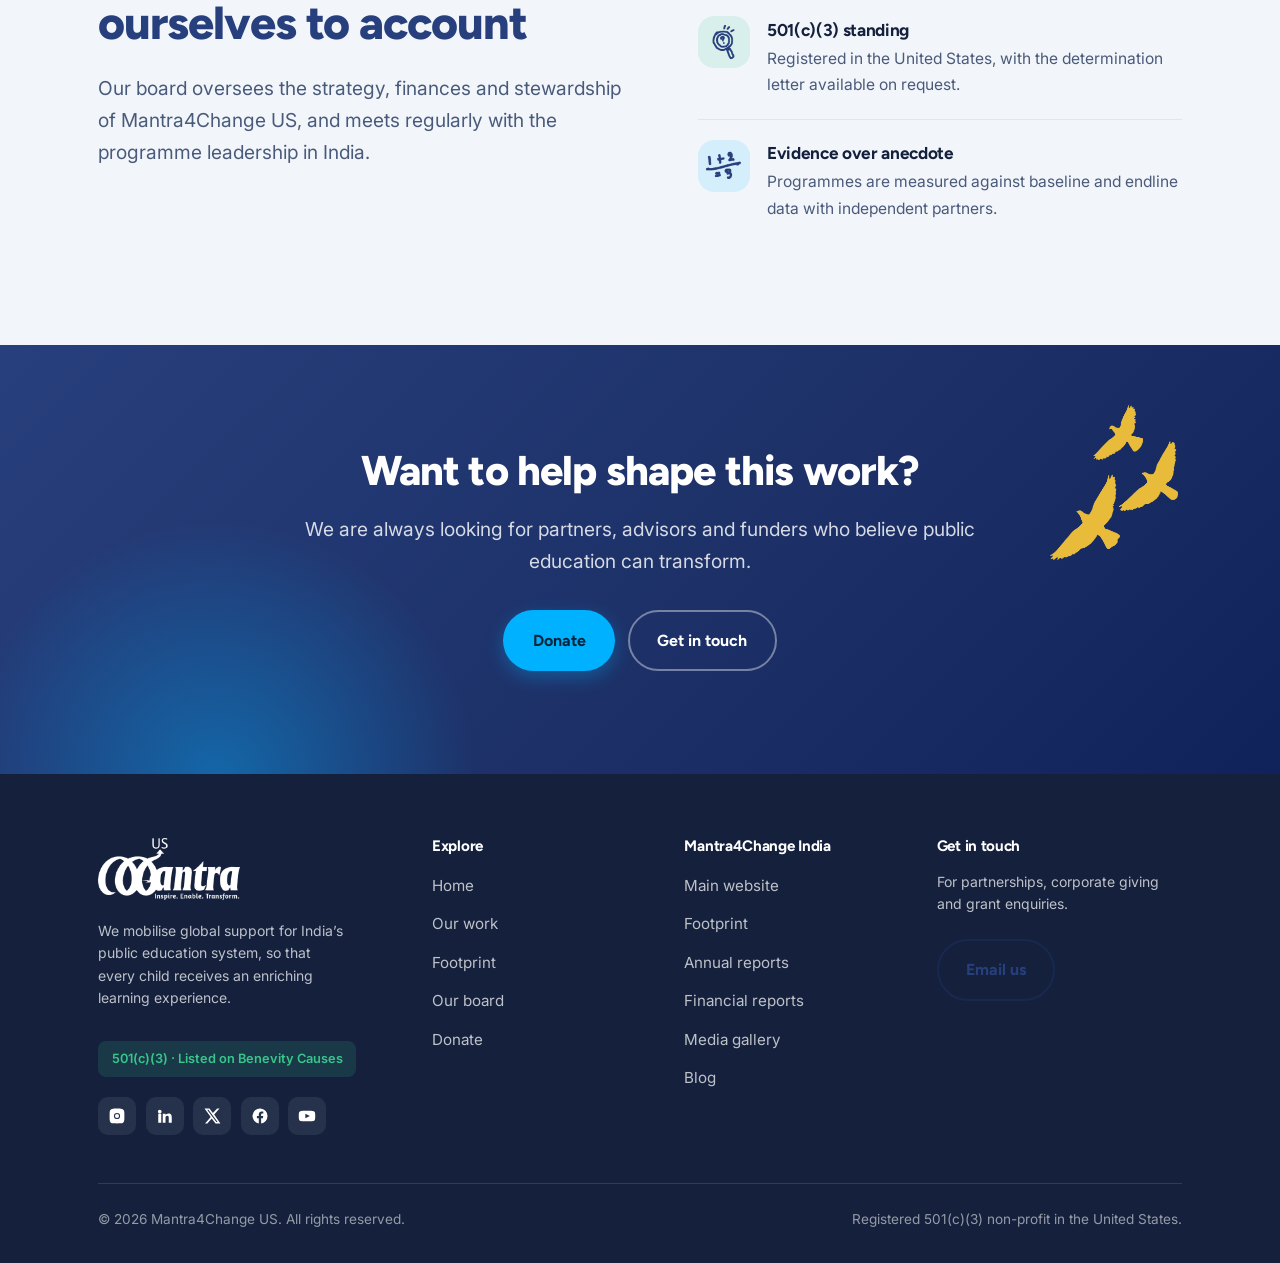
==== commit c7ec7587: "Link Home nav/brand to / instead of index.html Keeps the address bar on the clean root URL when navi" ====
--- a/board.html
+++ b/board.html
@@ -21,12 +21,12 @@
 <header class="site-header">
   <div class="wrap">
     <nav class="nav" aria-label="Main">
-      <a class="brand" href="index.html" aria-label="Mantra4Change US, home">
+      <a class="brand" href="/" aria-label="Mantra4Change US, home">
         <img class="brand__logo" src="assets/img/logo-full.png" alt="Mantra4Change US — Inspire. Enable. Transform.">
       </a>
       <button class="nav__toggle" type="button" aria-expanded="false" aria-controls="nav-links" aria-label="Open menu"><span></span></button>
       <ul class="nav__links" id="nav-links">
-        <li><a href="index.html">Home</a></li>
+        <li><a href="/">Home</a></li>
         <li><a href="our-work.html">Our Work</a></li>
         <li><a href="board.html" aria-current="page">Our Board</a></li>
         <li><a href="https://www.mantra4change.org/blogs/" target="_blank" rel="noopener">Blog</a></li>
@@ -115,7 +115,7 @@
       <div>
         <h2 class="footer__h">Explore</h2>
         <ul class="footer__list">
-          <li><a href="index.html">Home</a></li>
+          <li><a href="/">Home</a></li>
           <li><a href="our-work.html">Our work</a></li>
           <li><a href="our-work.html#footprint">Footprint</a></li>
           <li><a href="board.html">Our board</a></li>
--- a/assets/css/style.css
+++ b/assets/css/style.css
@@ -69,6 +69,8 @@
   margin: 0 0 .5em;
   text-wrap: balance;
 }
+/* the biggest headings on every page carry the brand navy rather than near-black ink */
+h1, h2 { color: var(--navy); }
 p { margin: 0 0 1.1em; text-wrap: pretty; }
 p:last-child { margin-bottom: 0; }
 
@@ -139,6 +141,8 @@
 .btn--primary:hover { background: #24bcff; box-shadow: 0 10px 26px rgba(0,177,255,.42); }
 .btn--navy { background: var(--navy); color: #fff; box-shadow: 0 6px 18px rgba(39,63,125,.28); }
 .btn--navy:hover { background: var(--navy-deep); }
+.btn--sg { background: #562d90; color: #fff; box-shadow: 0 6px 18px rgba(86,45,144,.32); }
+.btn--sg:hover { background: #48257a; }
 .btn--ghost { background: transparent; color: var(--navy); border-color: rgba(39,63,125,.28); }
 .btn--ghost:hover { border-color: var(--navy); background: rgba(39,63,125,.05); }
 .on-dark .btn--ghost { color: #fff; border-color: rgba(255,255,255,.4); }
@@ -323,6 +327,40 @@
 .mapblock { display: grid; grid-template-columns: 1.15fr .85fr; gap: clamp(1.5rem, 4vw, 3.5rem); align-items: center; }
 @media (max-width: 900px) { .mapblock { grid-template-columns: 1fr; } }
 
+/* ---------- a light Shikshagraha-purple wash, for bands that sit beside the puzzle ---------- */
+.band--sg-tint { background: #efe7f8; }
+
+/* ---------- four-force puzzle: pieces in the Shikshagraha palette, converging on reveal ---------- */
+.puzzle { display: grid; grid-template-columns: repeat(2, 1fr); gap: 7px; max-width: 340px; margin-inline: auto; }
+.puzzle__piece {
+  position: relative; background: var(--pc); color: #fff;
+  border-radius: 14px; padding: 1rem .6rem; text-align: center;
+  display: flex; flex-direction: column; align-items: center; gap: .25rem;
+  transition: opacity .7s ease, transform .7s cubic-bezier(.22,1,.36,1);
+}
+.puzzle__icon { width: 30px; height: 30px; }
+.puzzle__icon img { width: 100%; height: 100%; object-fit: contain; }
+.puzzle__label { font-family: var(--display); font-weight: 800; font-size: .9rem; letter-spacing: -.01em; color: #fff; margin: 0; }
+.puzzle__hi { font-size: .7rem; font-style: italic; opacity: .85; }
+/* a small knob where each piece meets the centre, hinting at the four joining as one */
+.puzzle__piece::after { content: ""; position: absolute; width: 13px; height: 13px; border-radius: 50%; background: var(--pc); z-index: 2; }
+.puzzle__piece--tl::after { right: -6px; bottom: -6px; }
+.puzzle__piece--tr::after { left: -6px; bottom: -6px; }
+.puzzle__piece--bl::after { right: -6px; top: -6px; }
+.puzzle__piece--br::after { left: -6px; top: -6px; }
+/* converge in from each piece's own corner, like puzzle pieces settling into place */
+.puzzle__piece[data-reveal] { opacity: 0; }
+.puzzle__piece--tl[data-reveal] { transform: translate(-34px, -34px) rotate(-8deg); }
+.puzzle__piece--tr[data-reveal] { transform: translate(34px, -34px) rotate(8deg); }
+.puzzle__piece--bl[data-reveal] { transform: translate(-34px, 34px) rotate(8deg); }
+.puzzle__piece--br[data-reveal] { transform: translate(34px, 34px) rotate(-8deg); }
+.puzzle__piece[data-reveal].is-in { opacity: 1; transform: none; }
+
+/* ---------- film, with a small award badge floating to its right ---------- */
+.filmshowcase { display: grid; grid-template-columns: 1fr auto; gap: clamp(1.25rem, 3vw, 2rem); align-items: center; }
+.filmshowcase .photo-wrap { width: clamp(140px, 16vw, 190px); }
+@media (max-width: 760px) { .filmshowcase { grid-template-columns: 1fr; justify-items: center; } .filmshowcase .photo-wrap { width: 160px; } }
+
 .map { width: 100%; max-width: 460px; margin-inline: auto; height: auto; overflow: visible; }
 .map__state {
   fill: var(--wash-2); stroke: #fff; stroke-width: 1.6;
@@ -335,7 +373,7 @@
 .map--haspick .map__state--active { opacity: .32; }
 .map--haspick .map__state--active[data-selected="true"] { opacity: 1; }
 .map__state[data-selected="true"] { stroke: var(--ink); stroke-width: 3; }
-.map__state--active:focus-visible { outline: none; stroke: var(--ink); stroke-width: 3; }
+.map__state--active:focus-visible { outline: none; box-shadow: none; stroke: var(--ink); stroke-width: 3; }
 .on-dark .map__state { fill: rgba(255,255,255,.09); stroke: var(--navy); }
 
 /* load-in animation for the hero map */
@@ -521,6 +559,7 @@
   html { scroll-behavior: auto; }
   *, *::before, *::after { animation-duration: .01ms !important; animation-iteration-count: 1 !important; transition-duration: .01ms !important; }
   [data-reveal] { opacity: 1; transform: none; }
+  .puzzle__piece[data-reveal] { opacity: 1; transform: none; }
   .map--animate .map__state--active { opacity: 1; animation: none; }
 }
 
